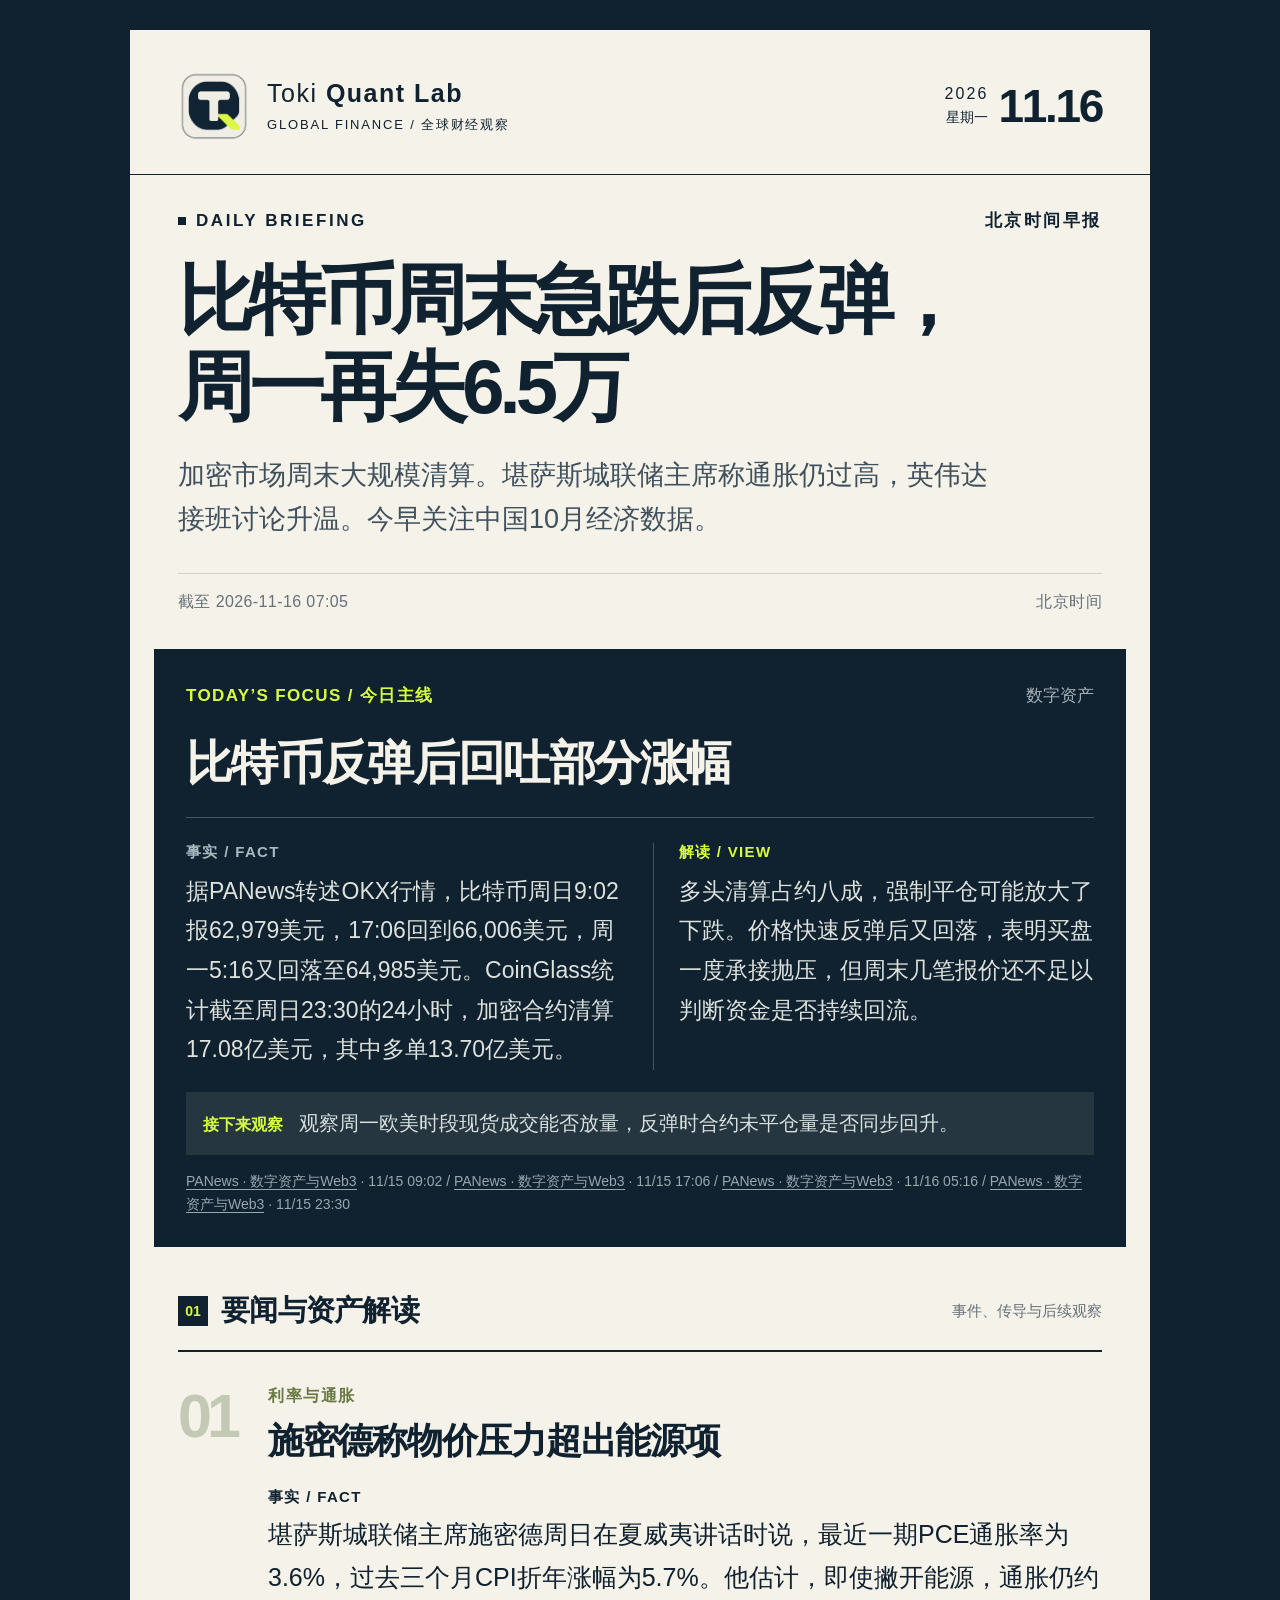
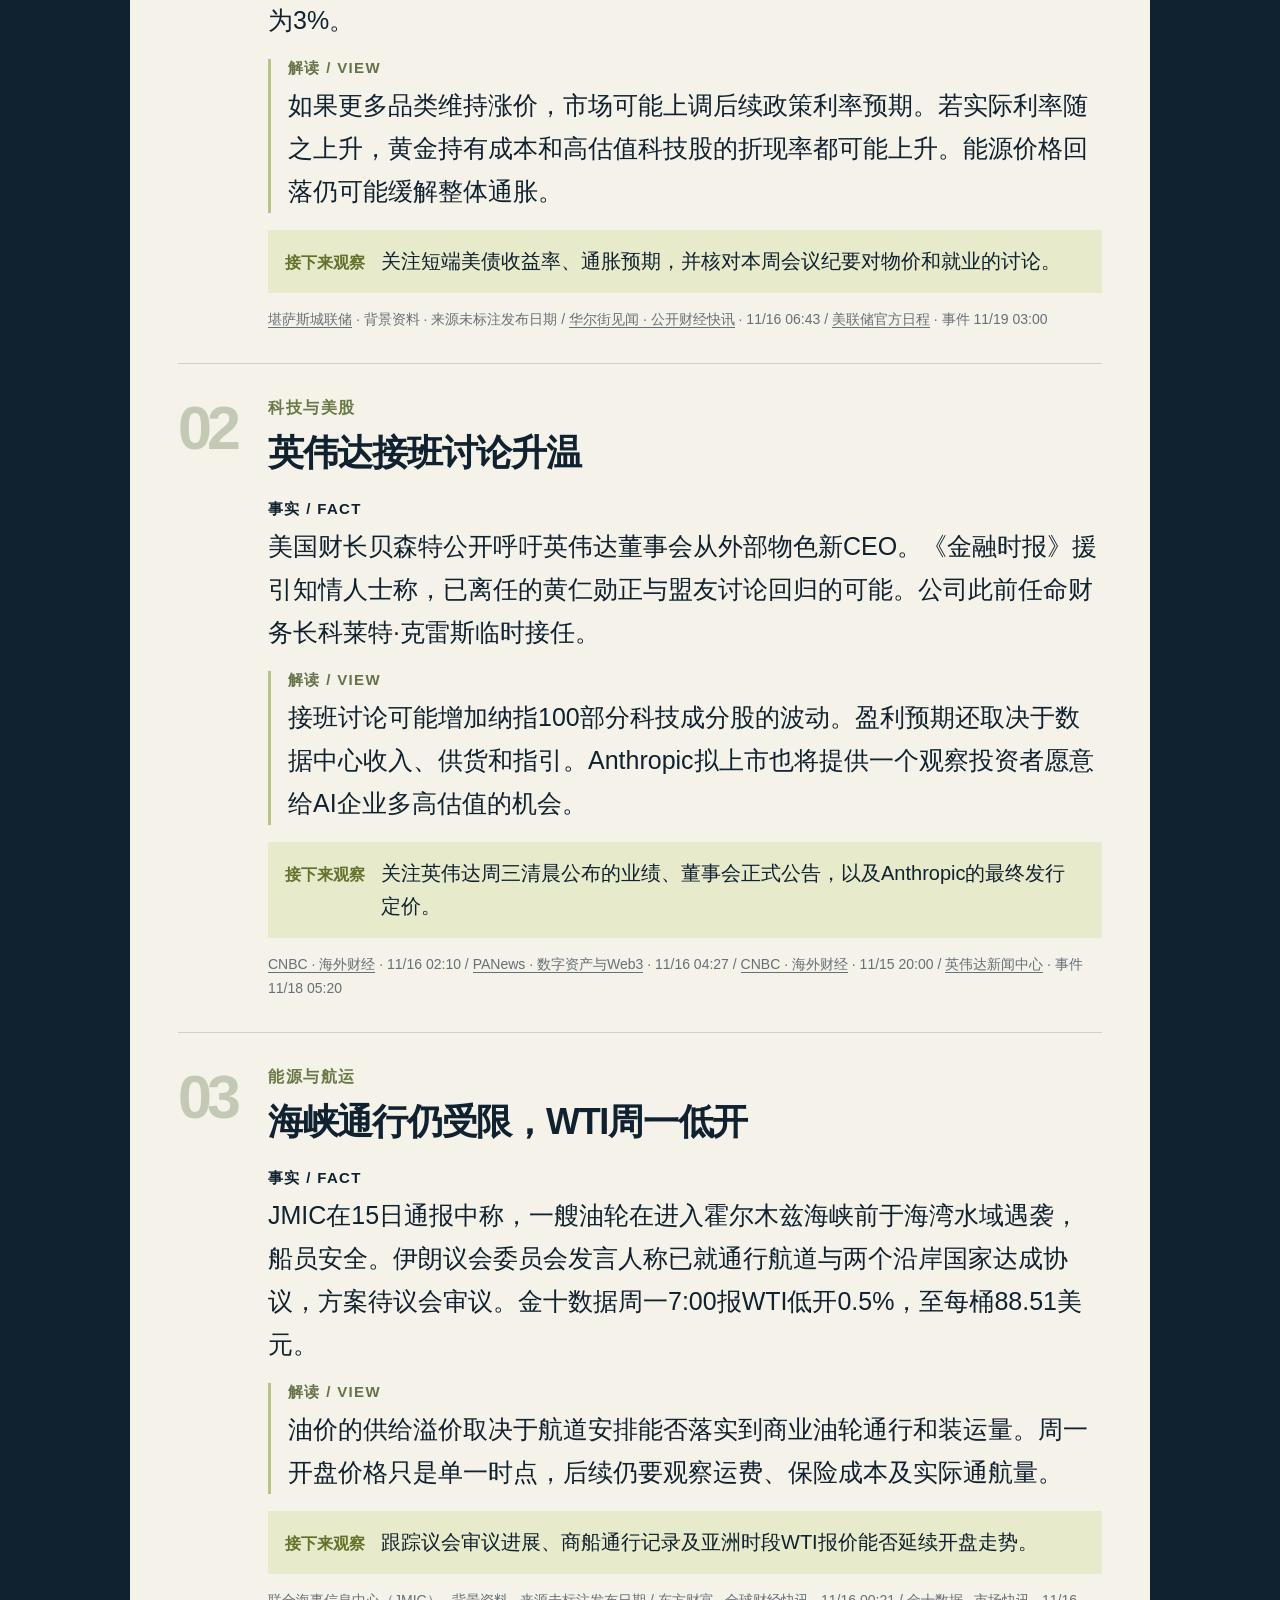
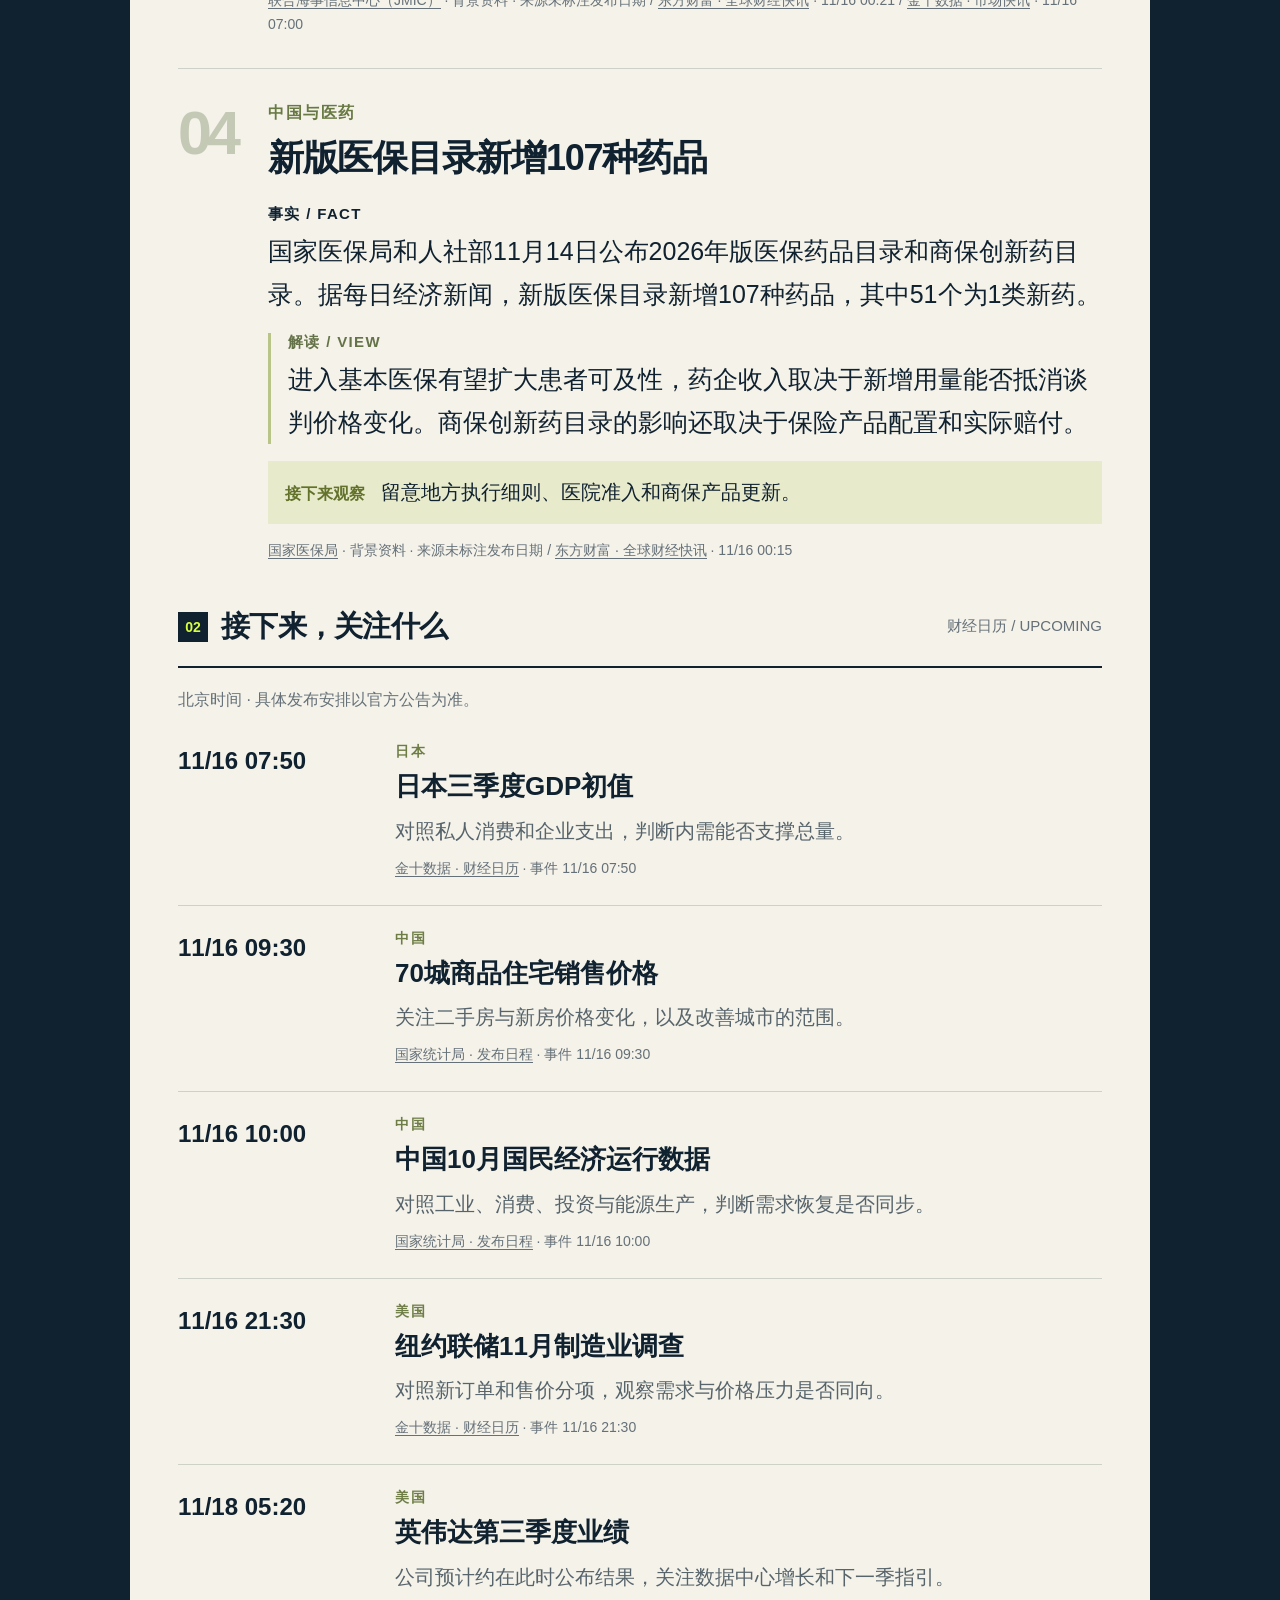
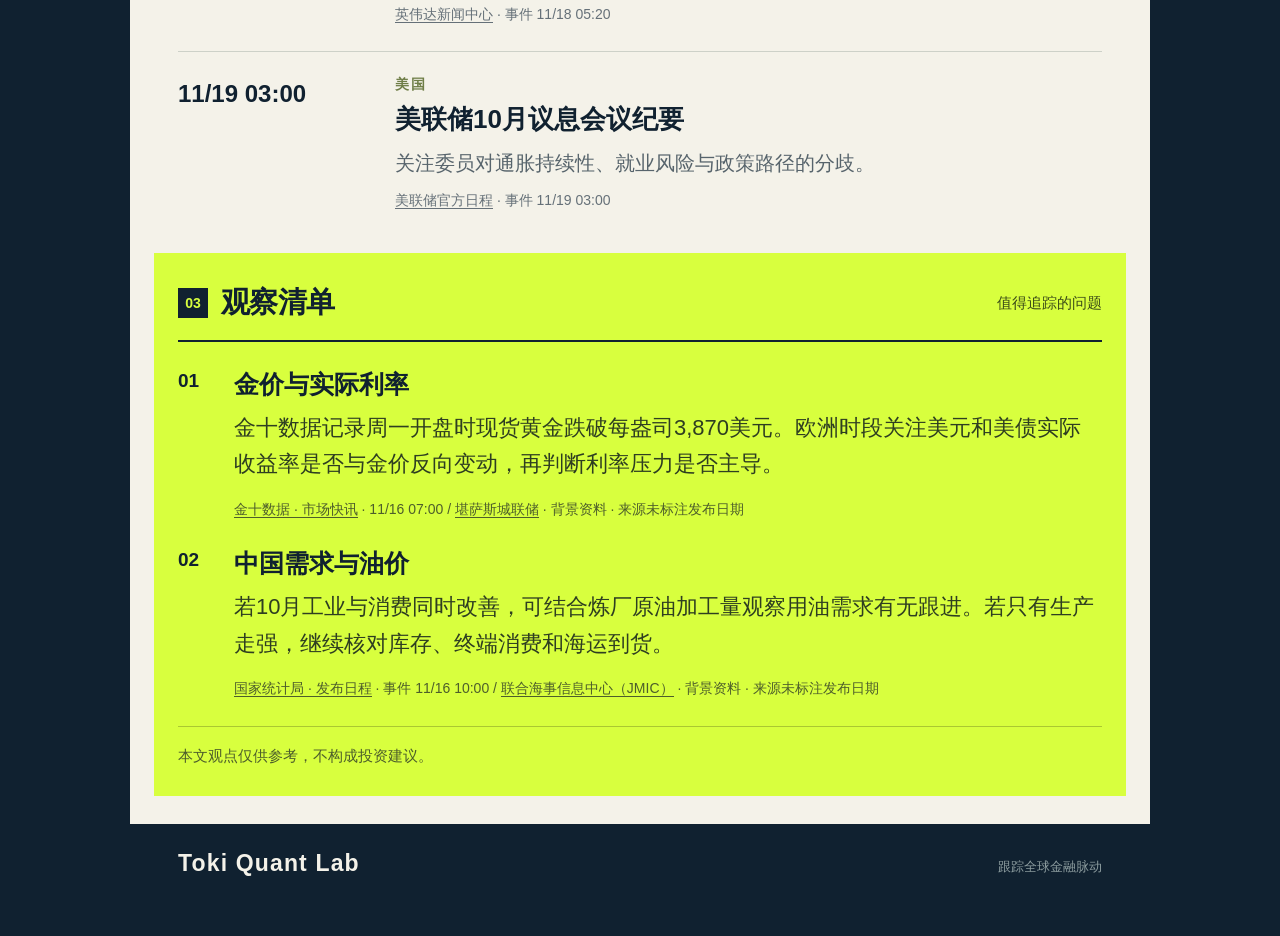
==== poster.html @ c4c2250f "Publish finance daily 2026-11-16 (2026-11-16T07:05:58.218529+08:00)" ====
<!DOCTYPE html>
<html lang="zh-CN"><head><meta charset="utf-8">
<meta name="viewport" content="width=device-width, initial-scale=1">
<meta name="color-scheme" content="light">
<meta http-equiv="Content-Security-Policy" content="default-src 'none'; style-src 'unsafe-inline'; img-src data:; font-src 'none'; script-src 'none'; base-uri 'none'; form-action 'none'">
<title>比特币周末急跌后反弹，周一再失6.5万 · Toki Quant Lab</title><style>/* Portable editorial poster. No remote assets or licensed webfonts. */
:root { --ink:#102130; --paper:#f4f2e9; --lime:#d8ff3e; --muted:#657078; --line:#cdd1c8; }
* { box-sizing:border-box; }
html { background:var(--ink); }
body { margin:0; padding:30px; color:var(--ink); font-family:"PingFang SC","Microsoft YaHei","Noto Sans CJK SC",Arial,sans-serif; -webkit-font-smoothing:antialiased; }
.poster { width:100%; max-width:1020px; margin:0 auto; background:var(--paper); overflow-wrap:anywhere; }
p,h1,h2,h3,ol,ul { margin:0; }
a { color:inherit; text-decoration:none; }
a:hover { text-decoration:underline; }
.demo-banner { display:flex; justify-content:space-between; gap:20px; padding:17px 40px; background:var(--lime); color:var(--ink); font-size:18px; font-weight:700; letter-spacing:.04em; }
.masthead { display:flex; align-items:center; justify-content:space-between; padding:40px 48px 32px; border-bottom:1px solid var(--ink); gap:22px; }
.brand { display:flex; align-items:center; gap:17px; }
.brand-symbol { display:block; width:72px; height:72px; flex:0 0 auto; object-fit:contain; }
.brand p { font-size:25px; letter-spacing:.06em; font-weight:300; }
.brand p b { font-weight:850; }
.brand small { display:block; margin-top:8px; font-size:13px; letter-spacing:.14em; }
.date-block { display:grid; grid-template-columns:auto auto; align-items:center; gap:3px 10px; text-align:right; }
.date-block strong { grid-row:span 2; font-size:46px; line-height:1; font-weight:850; letter-spacing:-.05em; }
.date-block span { font-size:16px; letter-spacing:.13em; }
.date-block small { font-size:14px; }
.cover { padding:34px 48px 36px; }
.cover-kicker { display:flex; justify-content:space-between; gap:20px; font-size:17px; font-weight:750; letter-spacing:.15em; }
.cover-kicker span:first-child { display:flex; align-items:center; gap:10px; }
.cover-kicker span:first-child::before { content:""; width:8px; height:8px; background:var(--ink); }
.cover h1 { margin:24px 0 22px; font-size:76px; font-weight:900; line-height:1.15; letter-spacing:-.065em; max-width:850px; text-wrap:balance; }
.headline-line { display:block; }
.dek { max-width:810px; font-size:27px; line-height:1.65; color:#40505c; }
.cover-meta { display:flex; justify-content:space-between; gap:20px; margin-top:31px; padding-top:18px; border-top:1px solid var(--line); font-size:16px; color:var(--muted); letter-spacing:.025em; }
.lead-section { position:relative; margin:0 24px; padding:35px 32px 30px; background:var(--ink); color:var(--paper); }
.lead-top { display:flex; align-items:center; justify-content:space-between; gap:20px; }
.lime-label { font-size:17px; font-weight:800; color:var(--lime); letter-spacing:.08em; }
.lead-category { font-size:17px; color:#a6b0b7; }
.lead-heading { margin:25px 0 23px; }
.lead-heading h2 { font-size:47px; line-height:1.32; letter-spacing:-.035em; font-weight:850; text-wrap:balance; }
.fact-analysis { display:grid; grid-template-columns:minmax(0,1fr) minmax(0,1fr); gap:30px; }
.mini-label { display:inline-block; margin-bottom:10px; font-size:15px; letter-spacing:.09em; font-weight:800; }
.fact-analysis p { font-size:25px; line-height:1.72; }
.analysis { border-left:1px solid var(--line); padding-left:25px; }
.analysis .mini-label { color:#657348; }
.lead-section .fact-analysis { gap:25px; border-top:1px solid #475462; padding-top:25px; }
.lead-section .fact-analysis p { font-size:23px; color:#dde2dd; }
.lead-section .analysis { border-color:#475462; }
.lead-section .mini-label { color:#a9babf; }
.lead-section .analysis .mini-label { color:var(--lime); }
.story-watch { display:flex; align-items:baseline; gap:16px; margin-top:22px; padding:15px 17px; background:#e7eacb; }
.story-watch > span { flex:none; color:#62722b; font-size:16px; font-weight:800; }
.story-watch > p { font-size:20px; line-height:1.65; }
.lead-section .story-watch { background:#263641; }
.lead-section .story-watch > span { color:var(--lime); }
.lead-section .story-watch > p { color:#d8e1df; }
.provenance { font-size:14px; line-height:1.7; color:var(--muted); margin-top:15px; }
.lead-section .provenance { color:#99a8ae; }
.source-credit { border-bottom:1px solid currentColor; }
.event-main .provenance { margin-top:10px; }
.observation .provenance { color:#4d5e2b; }
.news-section,.calendar-section,.watch-section { padding:44px 48px 0; }
.section-heading { display:flex; align-items:center; justify-content:space-between; gap:18px; border-bottom:2px solid var(--ink); padding-bottom:19px; }
.section-name { display:flex; align-items:center; gap:13px; }
.section-number { display:flex; align-items:center; justify-content:center; font-size:14px; font-weight:850; background:var(--ink); color:var(--lime); width:30px; height:30px; }
.section-heading h2 { font-size:29px; font-weight:850; letter-spacing:-.025em; }
.section-heading > p { font-size:15px; color:var(--muted); }
.story { display:grid; grid-template-columns:70px minmax(0,1fr); gap:20px; padding:34px 0 32px; border-bottom:1px solid var(--line); }
.story:last-child { border-bottom:0; padding-bottom:0; }
.story-index { font-family:Arial,sans-serif; font-size:61px; line-height:1; font-weight:900; letter-spacing:-.08em; color:#c3c9b4; }
.eyebrow { font-size:16px; color:#687944; font-weight:800; letter-spacing:.1em; }
.story h3 { margin:9px 0 21px; font-size:36px; font-weight:850; line-height:1.4; letter-spacing:-.035em; }
.story .fact-analysis { grid-template-columns:minmax(0,1fr); gap:17px; }
.story .fact-analysis p { font-size:25px; line-height:1.72; }
.story .fact-analysis .fact { padding-left:0; }
.story .analysis { border-left:3px solid #b9c489; padding-left:17px; }
.story .mini-label { margin-bottom:6px; }
.story .story-watch { margin-top:17px; }
.story .provenance { font-size:14px; }
.timezone-note { margin:19px 0 7px; font-size:16px; color:var(--muted); line-height:1.6; }
.calendar-list { margin-top:4px; }
.calendar-event { display:grid; grid-template-columns:190px minmax(0,1fr); gap:27px; padding:24px 0; border-bottom:1px solid var(--line); }
.calendar-event:last-child { border-bottom:0; }
.event-time { font-family:Arial,"PingFang SC",sans-serif; font-size:24px; line-height:1.5; font-weight:800; }
.event-region { font-size:14px; color:#6e7d46; font-weight:750; letter-spacing:.12em; margin-bottom:7px; }
.event-main h3 { font-size:26px; line-height:1.45; font-weight:800; }
.event-note { margin-top:9px; font-size:20px; line-height:1.6; color:#57646c; }
.watch-section { margin:16px 24px 0; padding:30px 24px 27px; background:var(--lime); }
.watch-section .section-heading { padding-bottom:17px; }
.watch-section .section-heading > p { color:#3b4c18; }
.observation { display:grid; grid-template-columns:40px minmax(0,1fr); gap:16px; padding-top:25px; }
.observation-number { font-family:Arial,sans-serif; font-size:19px; font-weight:800; padding-top:3px; }
.observation h3 { font-size:25px; font-weight:850; line-height:1.4; }
.observation-detail { margin-top:8px; font-size:22px; line-height:1.65; color:#2e3e21; }
.editorial-note { margin-top:25px; padding-top:17px; border-top:1px solid #aac831; font-size:15px; line-height:1.65; color:#4d5e2b; }
footer { margin-top:28px; padding:26px 48px 29px; background:var(--ink); color:#c5ced1; }
.footer-brand { display:flex; align-items:baseline; justify-content:space-between; gap:20px; }
.footer-brand span:first-child { color:var(--paper); font-size:23px; font-weight:850; letter-spacing:.05em; }
.footer-brand span:last-child { font-size:13px; color:#8d9d9f; }
@media (max-width:700px) {
  body { padding:12px; }
  .demo-banner { padding:12px 20px; font-size:12px; flex-wrap:wrap; gap:4px; }
  .masthead { padding:24px; gap:14px; }
  .brand { gap:10px; }
  .brand-symbol { width:47px; height:47px; }
  .brand p { font-size:15px; }
  .brand small { font-size:8px; letter-spacing:.07em; }
  .date-block { gap:3px 5px; }
  .date-block strong { font-size:31px; }
  .date-block span,.date-block small { font-size:10px; }
  .cover { padding:25px 24px 26px; }
  .cover-kicker { font-size:10px; letter-spacing:.08em; }
  .cover h1 { font-size:46px; margin:18px 0; }
  .cover h1.segmented { font-size:clamp(28px,calc((100vw - 72px) / var(--headline-chars)),46px); }
  .dek { font-size:18px; }
  .cover-meta { font-size:10px; gap:10px; flex-wrap:wrap; margin-top:20px; }
  .lead-section { margin:0 12px; padding:23px 20px; }
  .lead-top { gap:10px; }
  .lime-label { font-size:11px; }
  .lead-category { font-size:11px; }
  .lead-heading { margin:20px 0; }
  .lead-heading h2 { font-size:29px; }
  .lead-section .fact-analysis { grid-template-columns:minmax(0,1fr); gap:17px; padding-top:18px; }
  .lead-section .fact-analysis p { font-size:clamp(17px,3.7vw,20px); }
  .lead-section .analysis { padding-left:12px; border-left:2px solid #56673d; }
  .mini-label { font-size:clamp(11px,2.3vw,12px); }
  .story-watch { display:block; padding:12px; }
  .story-watch > span { font-size:10px; }
  .story-watch > p { font-size:clamp(15px,3.3vw,18px); margin-top:4px; }
  .provenance,.story .provenance { font-size:9px; }
  .news-section,.calendar-section { padding:30px 24px 0; }
  .section-heading { padding-bottom:14px; align-items:flex-end; gap:10px; }
  .section-name { gap:8px; }
  .section-number { width:22px; height:22px; font-size:10px; }
  .section-heading h2 { font-size:19px; }
  .section-heading > p { font-size:9px; max-width:115px; line-height:1.5; text-align:right; }
  .story { grid-template-columns:33px minmax(0,1fr); gap:12px; padding:25px 0; }
  .story-index { font-size:34px; }
  .eyebrow { font-size:10px; }
  .story h3 { font-size:24px; margin:7px 0 16px; }
  .story .fact-analysis p { font-size:clamp(17px,3.7vw,20px); }
  .story .fact-analysis { gap:14px; }
  .story .analysis { padding-left:11px; }
  .timezone-note { font-size:11px; }
  .calendar-event { grid-template-columns:91px minmax(0,1fr); gap:14px; padding:19px 0; }
  .event-time { font-size:15px; }
  .event-region { font-size:9px; }
  .event-main h3 { font-size:18px; }
  .event-note { font-size:clamp(14px,3vw,17px); }
  .watch-section { margin:16px 12px 0; padding:24px 12px 21px; }
  .observation { grid-template-columns:25px minmax(0,1fr); gap:10px; padding-top:20px; }
  .observation-number { font-size:13px; }
  .observation h3 { font-size:18px; }
  .observation-detail { font-size:clamp(16px,3.4vw,19px); }
  .editorial-note { font-size:10px; }
  footer { margin-top:22px; padding:22px 24px; }
  .footer-brand span:first-child { font-size:15px; }
  .footer-brand span:last-child { font-size:9px; }
}
@media print { html { background:white; } body { padding:0; } .poster { max-width:none; } }
</style></head>
<body><main class="poster">

<header class="masthead"><div class="brand"><img class="brand-symbol" src="[data-uri]" alt="" width="72" height="72">
<div><p>Toki <b>Quant Lab</b></p><small>GLOBAL FINANCE / 全球财经观察</small></div></div>
<div class="date-block"><span>2026</span><strong>11.16</strong><small>星期一</small></div></header>
<section class="cover"><div class="cover-kicker"><span>DAILY BRIEFING</span><span>北京时间早报</span></div>
<h1 class="segmented" style="--headline-chars:11"><span class="headline-line">比特币周末急跌后反弹，</span><span class="headline-line">周一再失6.5万</span></h1><p class="dek">加密市场周末大规模清算。堪萨斯城联储主席称通胀仍过高，英伟达接班讨论升温。今早关注中国10月经济数据。</p>
<div class="cover-meta"><span>截至 2026-11-16 07:05</span><span>北京时间</span></div></section>
<section class="lead-section"><div class="lead-top"><span class="lime-label">TODAY’S FOCUS / 今日主线</span>
<span class="lead-category">数字资产</span></div>
<div class="lead-heading"><h2>比特币反弹后回吐部分涨幅</h2></div><div class="fact-analysis"><div class="fact"><span class="mini-label">事实 / FACT</span><p>据PANews转述OKX行情，比特币周日9:02报62,979美元，17:06回到66,006美元，周一5:16又回落至64,985美元。CoinGlass统计截至周日23:30的24小时，加密合约清算17.08亿美元，其中多单13.70亿美元。</p></div><div class="analysis"><span class="mini-label">解读 / VIEW</span><p>多头清算占约八成，强制平仓可能放大了下跌。价格快速反弹后又回落，表明买盘一度承接抛压，但周末几笔报价还不足以判断资金是否持续回流。</p></div></div><div class="story-watch"><span>接下来观察</span><p>观察周一欧美时段现货成交能否放量，反弹时合约未平仓量是否同步回升。</p></div><p class="provenance"><a class="source-credit" href="https://www.panewslab.com/zh/articles/01a1dcba-7ed2-7656-8934-5afb121cc187" target="_blank" rel="noopener noreferrer" title="BTC跌破63000美元，日内下跌 4.21%">PANews · 数字资产与Web3</a> · 11/15 09:02 / <a class="source-credit" href="https://www.panewslab.com/zh/articles/01a1de75-a122-702e-a639-9293f2fc702d" target="_blank" rel="noopener noreferrer" title="BTC突破66000美元，日内涨幅 0.40%">PANews · 数字资产与Web3</a> · 11/15 17:06 / <a class="source-credit" href="https://www.panewslab.com/zh/articles/01a1e111-97d2-7484-a809-6a29f0dda2f8" target="_blank" rel="noopener noreferrer" title="BTC跌破65000美元，日内涨幅 0.36%">PANews · 数字资产与Web3</a> · 11/16 05:16 / <a class="source-credit" href="https://www.panewslab.com/zh/articles/01a1dfd4-6227-76c6-95b2-8dad8d9578b5" target="_blank" rel="noopener noreferrer" title="过去24小时全网合约爆仓17.08亿美元，主爆多单">PANews · 数字资产与Web3</a> · 11/15 23:30</p></section>
<section class="news-section"><div class="section-heading"><div class="section-name"><span class="section-number">01</span><h2>要闻与资产解读</h2></div><p>事件、传导与后续观察</p></div><article class="story"><div class="story-index">01</div><div class="story-body"><p class="eyebrow">利率与通胀</p><h3>施密德称物价压力超出能源项</h3><div class="fact-analysis"><div class="fact"><span class="mini-label">事实 / FACT</span><p>堪萨斯城联储主席施密德周日在夏威夷讲话时说，最近一期PCE通胀率为3.6%，过去三个月CPI折年涨幅为5.7%。他估计，即使撇开能源，通胀仍约为3%。</p></div><div class="analysis"><span class="mini-label">解读 / VIEW</span><p>如果更多品类维持涨价，市场可能上调后续政策利率预期。若实际利率随之上升，黄金持有成本和高估值科技股的折现率都可能上升。能源价格回落仍可能缓解整体通胀。</p></div></div><div class="story-watch"><span>接下来观察</span><p>关注短端美债收益率、通胀预期，并核对本周会议纪要对物价和就业的讨论。</p></div><p class="provenance"><a class="source-credit" href="https://www.kansascityfed.org/speeches/the-economic-outlook-monetary-policy-and-payments/" target="_blank" rel="noopener noreferrer" title="施密德在夏威夷谈美国经济与货币政策">堪萨斯城联储</a> · 背景资料 · 来源未标注发布日期 / <a class="source-credit" href="https://wallstreetcn.com/livenews/3200238" target="_blank" rel="noopener noreferrer" title="美国堪萨斯城联储主席：美联储在降低通胀方面还有更多工作要做">华尔街见闻 · 公开财经快讯</a> · 11/16 06:43 / <a class="source-credit" href="https://www.federalreserve.gov/newsevents/2026-November.htm" target="_blank" rel="noopener noreferrer" title="美联储公布10月议息会议纪要">美联储官方日程</a> · 事件 11/19 03:00</p></div></article><article class="story"><div class="story-index">02</div><div class="story-body"><p class="eyebrow">科技与美股</p><h3>英伟达接班讨论升温</h3><div class="fact-analysis"><div class="fact"><span class="mini-label">事实 / FACT</span><p>美国财长贝森特公开呼吁英伟达董事会从外部物色新CEO。《金融时报》援引知情人士称，已离任的黄仁勋正与盟友讨论回归的可能。公司此前任命财务长科莱特·克雷斯临时接任。</p></div><div class="analysis"><span class="mini-label">解读 / VIEW</span><p>接班讨论可能增加纳指100部分科技成分股的波动。盈利预期还取决于数据中心收入、供货和指引。Anthropic拟上市也将提供一个观察投资者愿意给AI企业多高估值的机会。</p></div></div><div class="story-watch"><span>接下来观察</span><p>关注英伟达周三清晨公布的业绩、董事会正式公告，以及Anthropic的最终发行定价。</p></div><p class="provenance"><a class="source-credit" href="https://www.cnbc.com/2026/11/15/bessent-nvidia-ceo-lutnick-megaspeed.html" target="_blank" rel="noopener noreferrer" title="Bessent calls for ‘dramatic shakeup’ at Nvidia, urges outside CEO">CNBC · 海外财经</a> · 11/16 02:10 / <a class="source-credit" href="https://www.panewslab.com/zh/articles/01a1e0e4-8727-77d4-88cb-af6955d2acfb" target="_blank" rel="noopener noreferrer" title="金融时报：黄仁勋正考虑回归英伟达CEO职位">PANews · 数字资产与Web3</a> · 11/16 04:27 / <a class="source-credit" href="https://www.cnbc.com/2026/11/15/anthropic-ipo-is-make-or-break-for-the-technology-industry.html" target="_blank" rel="noopener noreferrer" title="Anthropic’s IPO lands as the embattled AI trade looks for a much-needed bright spot">CNBC · 海外财经</a> · 11/15 20:00 / <a class="source-credit" href="https://nvidianews.nvidia.com/news/nvidia-sets-conference-call-for-third-quarter-financial-results-6928873" target="_blank" rel="noopener noreferrer" title="英伟达2027财年第三季度业绩">英伟达新闻中心</a> · 事件 11/18 05:20</p></div></article><article class="story"><div class="story-index">03</div><div class="story-body"><p class="eyebrow">能源与航运</p><h3>海峡通行仍受限，WTI周一低开</h3><div class="fact-analysis"><div class="fact"><span class="mini-label">事实 / FACT</span><p>JMIC在15日通报中称，一艘油轮在进入霍尔木兹海峡前于海湾水域遇袭，船员安全。伊朗议会委员会发言人称已就通行航道与两个沿岸国家达成协议，方案待议会审议。金十数据周一7:00报WTI低开0.5%，至每桶88.51美元。</p></div><div class="analysis"><span class="mini-label">解读 / VIEW</span><p>油价的供给溢价取决于航道安排能否落实到商业油轮通行和装运量。周一开盘价格只是单一时点，后续仍要观察运费、保险成本及实际通航量。</p></div></div><div class="story-watch"><span>接下来观察</span><p>跟踪议会审议进展、商船通行记录及亚洲时段WTI报价能否延续开盘走势。</p></div><p class="provenance"><a class="source-credit" href="https://www.ukmto.org/-/media/ukmto/products/update-114_jmic_advisory_15-nov.pdf?rev=be65cfbd755a41c4816feba6cef4401c" target="_blank" rel="noopener noreferrer" title="JMIC第114期海事安全通报">联合海事信息中心（JMIC）</a> · 背景资料 · 来源未标注发布日期 / <a class="source-credit" href="https://finance.eastmoney.com/a/202611153931506472.html" target="_blank" rel="noopener noreferrer" title="集体拉升！霍尔木兹海峡传出重磅消息！">东方财富 · 全球财经快讯</a> · 11/16 00:21 / <a class="source-credit" href="https://flash.jin10.com/detail/20261116070040206800" target="_blank" rel="noopener noreferrer" title="WTI原油低开0.5%，现报88.51美元/桶。">金十数据 · 市场快讯</a> · 11/16 07:00</p></div></article><article class="story"><div class="story-index">04</div><div class="story-body"><p class="eyebrow">中国与医药</p><h3>新版医保目录新增107种药品</h3><div class="fact-analysis"><div class="fact"><span class="mini-label">事实 / FACT</span><p>国家医保局和人社部11月14日公布2026年版医保药品目录和商保创新药目录。据每日经济新闻，新版医保目录新增107种药品，其中51个为1类新药。</p></div><div class="analysis"><span class="mini-label">解读 / VIEW</span><p>进入基本医保有望扩大患者可及性，药企收入取决于新增用量能否抵消谈判价格变化。商保创新药目录的影响还取决于保险产品配置和实际赔付。</p></div></div><div class="story-watch"><span>接下来观察</span><p>留意地方执行细则、医院准入和商保产品更新。</p></div><p class="provenance"><a class="source-credit" href="https://www.nhsa.gov.cn/art/2026/11/14/art_14_23385.html" target="_blank" rel="noopener noreferrer" title="两部门公布2026年版医保药品目录和商保创新药目录">国家医保局</a> · 背景资料 · 来源未标注发布日期 / <a class="source-credit" href="https://finance.eastmoney.com/a/202611153931483669.html" target="_blank" rel="noopener noreferrer" title="新版医保药品目录有哪些变化？">东方财富 · 全球财经快讯</a> · 11/16 00:15</p></div></article></section>
<section class="calendar-section"><div class="section-heading"><div class="section-name"><span class="section-number">02</span><h2>接下来，关注什么</h2></div><p>财经日历 / UPCOMING</p></div><p class="timezone-note">北京时间 · 具体发布安排以官方公告为准。</p><div class="calendar-list"><article class="calendar-event"><div class="event-time">11/16 07:50</div><div class="event-main"><p class="event-region">日本</p><h3>日本三季度GDP初值</h3><p class="event-note">对照私人消费和企业支出，判断内需能否支撑总量。</p><p class="provenance"><a class="source-credit" href="https://www.jin10.com/" target="_blank" rel="noopener noreferrer" title="日本第三季度实际GDP年化季率初值">金十数据 · 财经日历</a> · 事件 11/16 07:50</p></div></article><article class="calendar-event"><div class="event-time">11/16 09:30</div><div class="event-main"><p class="event-region">中国</p><h3>70城商品住宅销售价格</h3><p class="event-note">关注二手房与新房价格变化，以及改善城市的范围。</p><p class="provenance"><a class="source-credit" href="https://www.stats.gov.cn/sj/fbrc/bnxxfb/" target="_blank" rel="noopener noreferrer" title="商品住宅销售价格指数月度报告">国家统计局 · 发布日程</a> · 事件 11/16 09:30</p></div></article><article class="calendar-event"><div class="event-time">11/16 10:00</div><div class="event-main"><p class="event-region">中国</p><h3>中国10月国民经济运行数据</h3><p class="event-note">对照工业、消费、投资与能源生产，判断需求恢复是否同步。</p><p class="provenance"><a class="source-credit" href="https://www.stats.gov.cn/sj/fbrc/bnxxfb/" target="_blank" rel="noopener noreferrer" title="国民经济运行情况">国家统计局 · 发布日程</a> · 事件 11/16 10:00</p></div></article><article class="calendar-event"><div class="event-time">11/16 21:30</div><div class="event-main"><p class="event-region">美国</p><h3>纽约联储11月制造业调查</h3><p class="event-note">对照新订单和售价分项，观察需求与价格压力是否同向。</p><p class="provenance"><a class="source-credit" href="https://www.jin10.com/" target="_blank" rel="noopener noreferrer" title="美国11月纽约联储制造业指数">金十数据 · 财经日历</a> · 事件 11/16 21:30</p></div></article><article class="calendar-event"><div class="event-time">11/18 05:20</div><div class="event-main"><p class="event-region">美国</p><h3>英伟达第三季度业绩</h3><p class="event-note">公司预计约在此时公布结果，关注数据中心增长和下一季指引。</p><p class="provenance"><a class="source-credit" href="https://nvidianews.nvidia.com/news/nvidia-sets-conference-call-for-third-quarter-financial-results-6928873" target="_blank" rel="noopener noreferrer" title="英伟达2027财年第三季度业绩">英伟达新闻中心</a> · 事件 11/18 05:20</p></div></article><article class="calendar-event"><div class="event-time">11/19 03:00</div><div class="event-main"><p class="event-region">美国</p><h3>美联储10月议息会议纪要</h3><p class="event-note">关注委员对通胀持续性、就业风险与政策路径的分歧。</p><p class="provenance"><a class="source-credit" href="https://www.federalreserve.gov/newsevents/2026-November.htm" target="_blank" rel="noopener noreferrer" title="美联储公布10月议息会议纪要">美联储官方日程</a> · 事件 11/19 03:00</p></div></article></div></section>
<section class="watch-section"><div class="section-heading"><div class="section-name"><span class="section-number">03</span><h2>观察清单</h2></div><p>值得追踪的问题</p></div><article class="observation"><span class="observation-number">01</span><div><h3>金价与实际利率</h3><p class="observation-detail">金十数据记录周一开盘时现货黄金跌破每盎司3,870美元。欧洲时段关注美元和美债实际收益率是否与金价反向变动，再判断利率压力是否主导。</p><p class="provenance"><a class="source-credit" href="https://flash.jin10.com/detail/20261116070019810800" target="_blank" rel="noopener noreferrer" title="现货黄金开盘跌破3870美元/盎司，日内跌0.32%。">金十数据 · 市场快讯</a> · 11/16 07:00 / <a class="source-credit" href="https://www.kansascityfed.org/speeches/the-economic-outlook-monetary-policy-and-payments/" target="_blank" rel="noopener noreferrer" title="施密德在夏威夷谈美国经济与货币政策">堪萨斯城联储</a> · 背景资料 · 来源未标注发布日期</p></div></article><article class="observation"><span class="observation-number">02</span><div><h3>中国需求与油价</h3><p class="observation-detail">若10月工业与消费同时改善，可结合炼厂原油加工量观察用油需求有无跟进。若只有生产走强，继续核对库存、终端消费和海运到货。</p><p class="provenance"><a class="source-credit" href="https://www.stats.gov.cn/sj/fbrc/bnxxfb/" target="_blank" rel="noopener noreferrer" title="国民经济运行情况">国家统计局 · 发布日程</a> · 事件 11/16 10:00 / <a class="source-credit" href="https://www.ukmto.org/-/media/ukmto/products/update-114_jmic_advisory_15-nov.pdf?rev=be65cfbd755a41c4816feba6cef4401c" target="_blank" rel="noopener noreferrer" title="JMIC第114期海事安全通报">联合海事信息中心（JMIC）</a> · 背景资料 · 来源未标注发布日期</p></div></article><p class="editorial-note">本文观点仅供参考，不构成投资建议。</p></section>
<footer><div class="footer-brand"><span>Toki Quant Lab</span><span>跟踪全球金融脉动</span></div></footer>
</main></body></html>
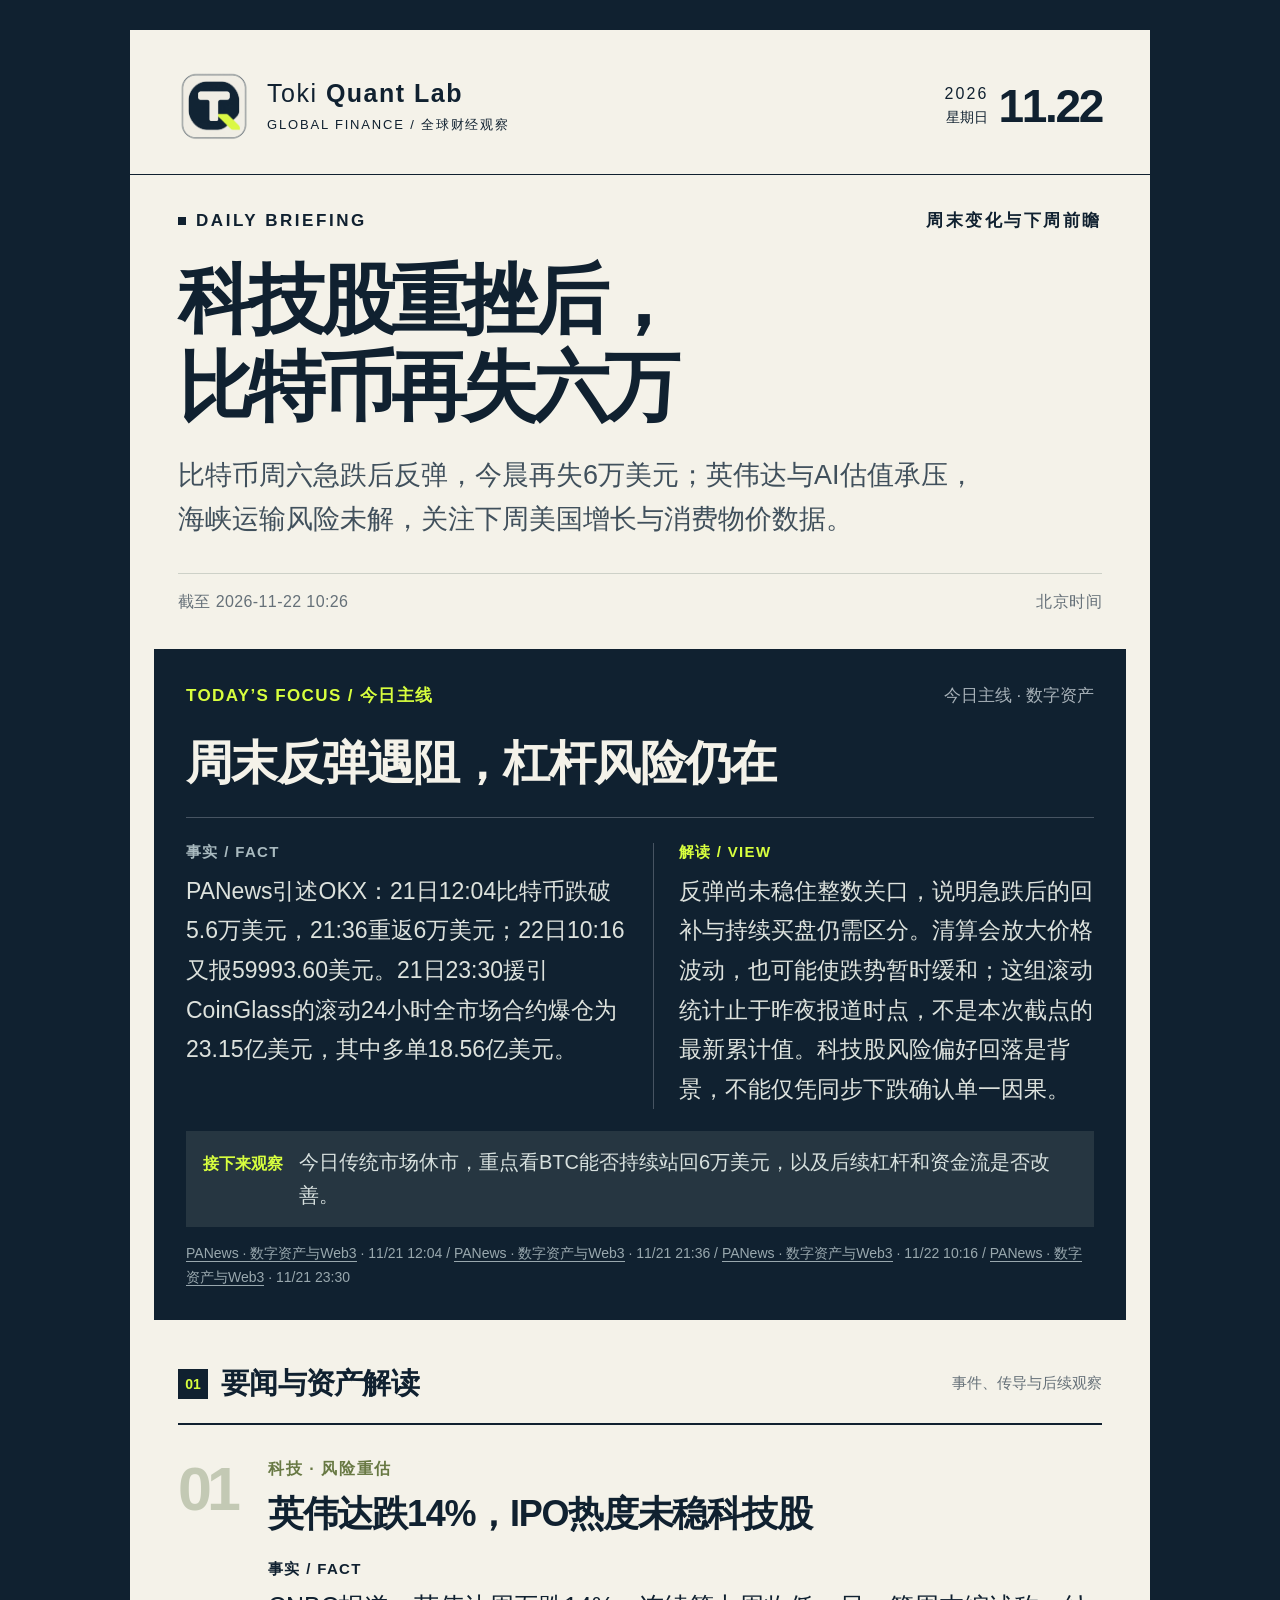
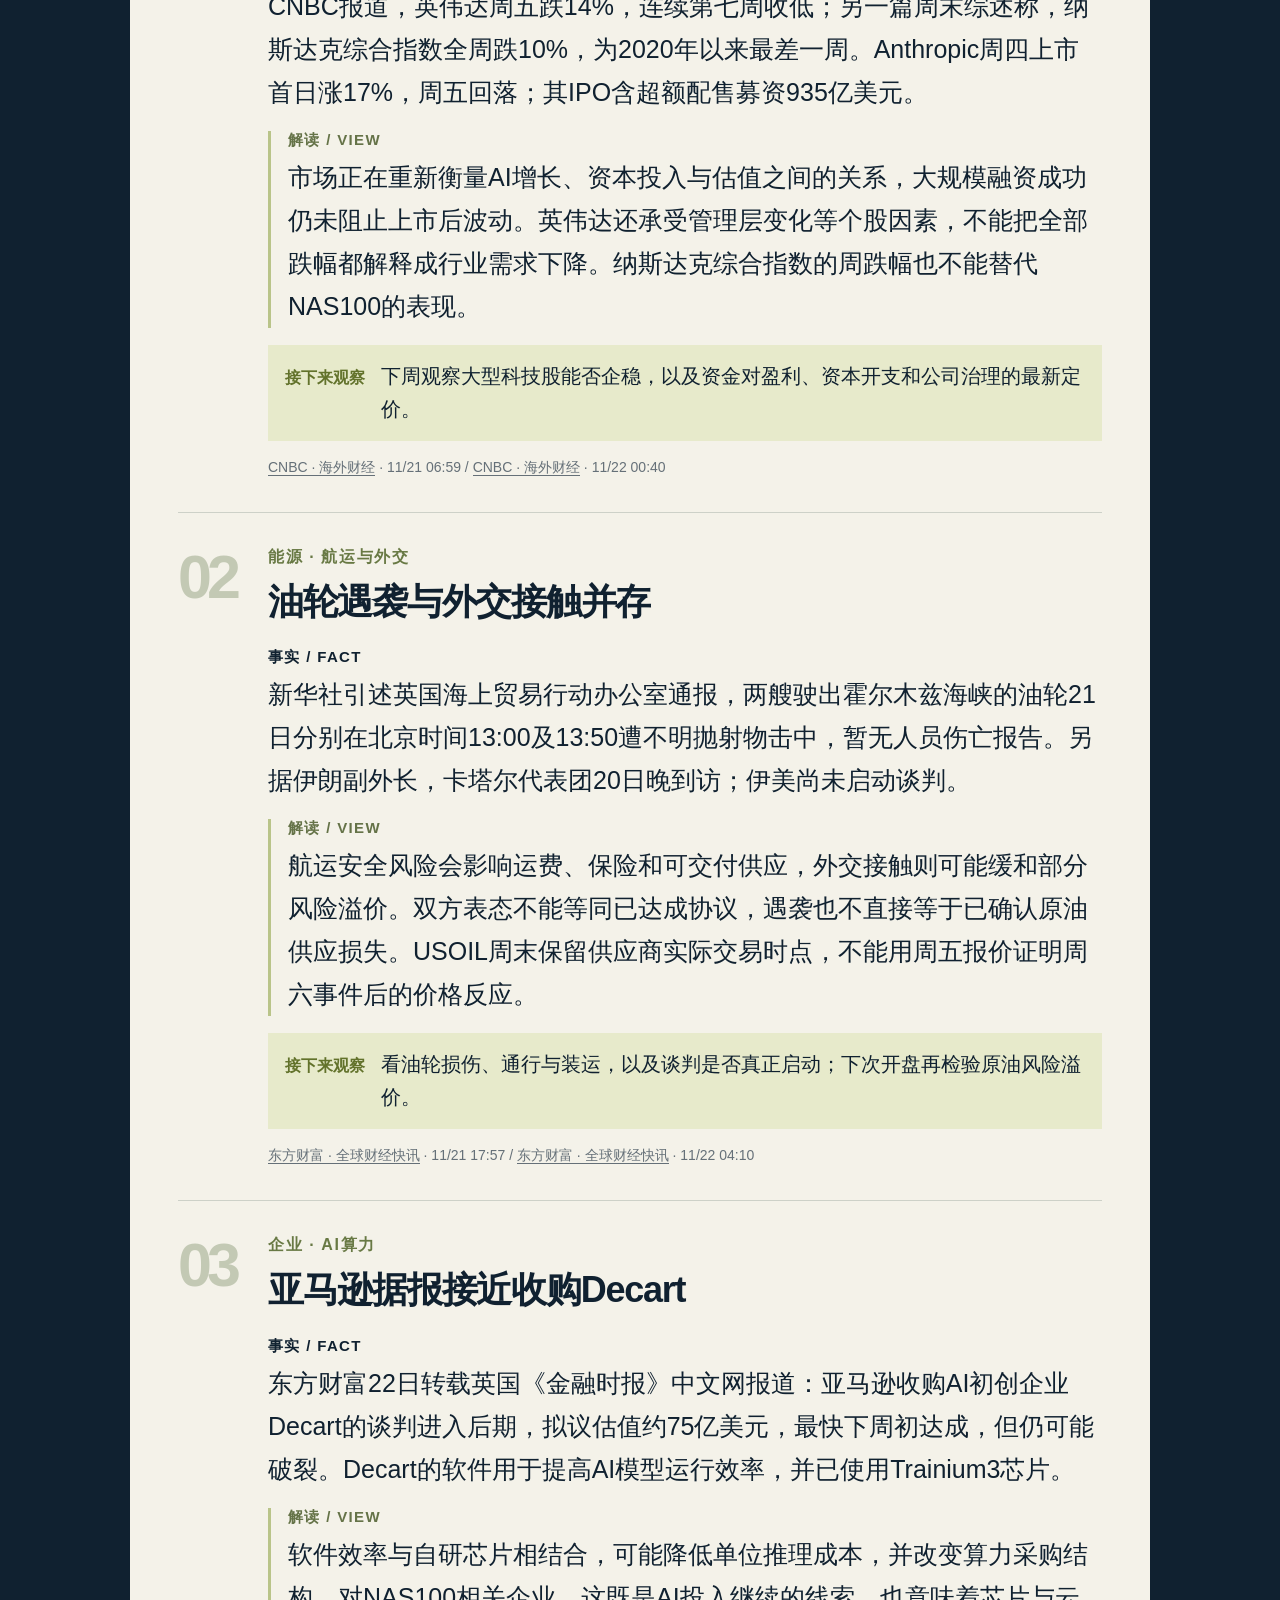
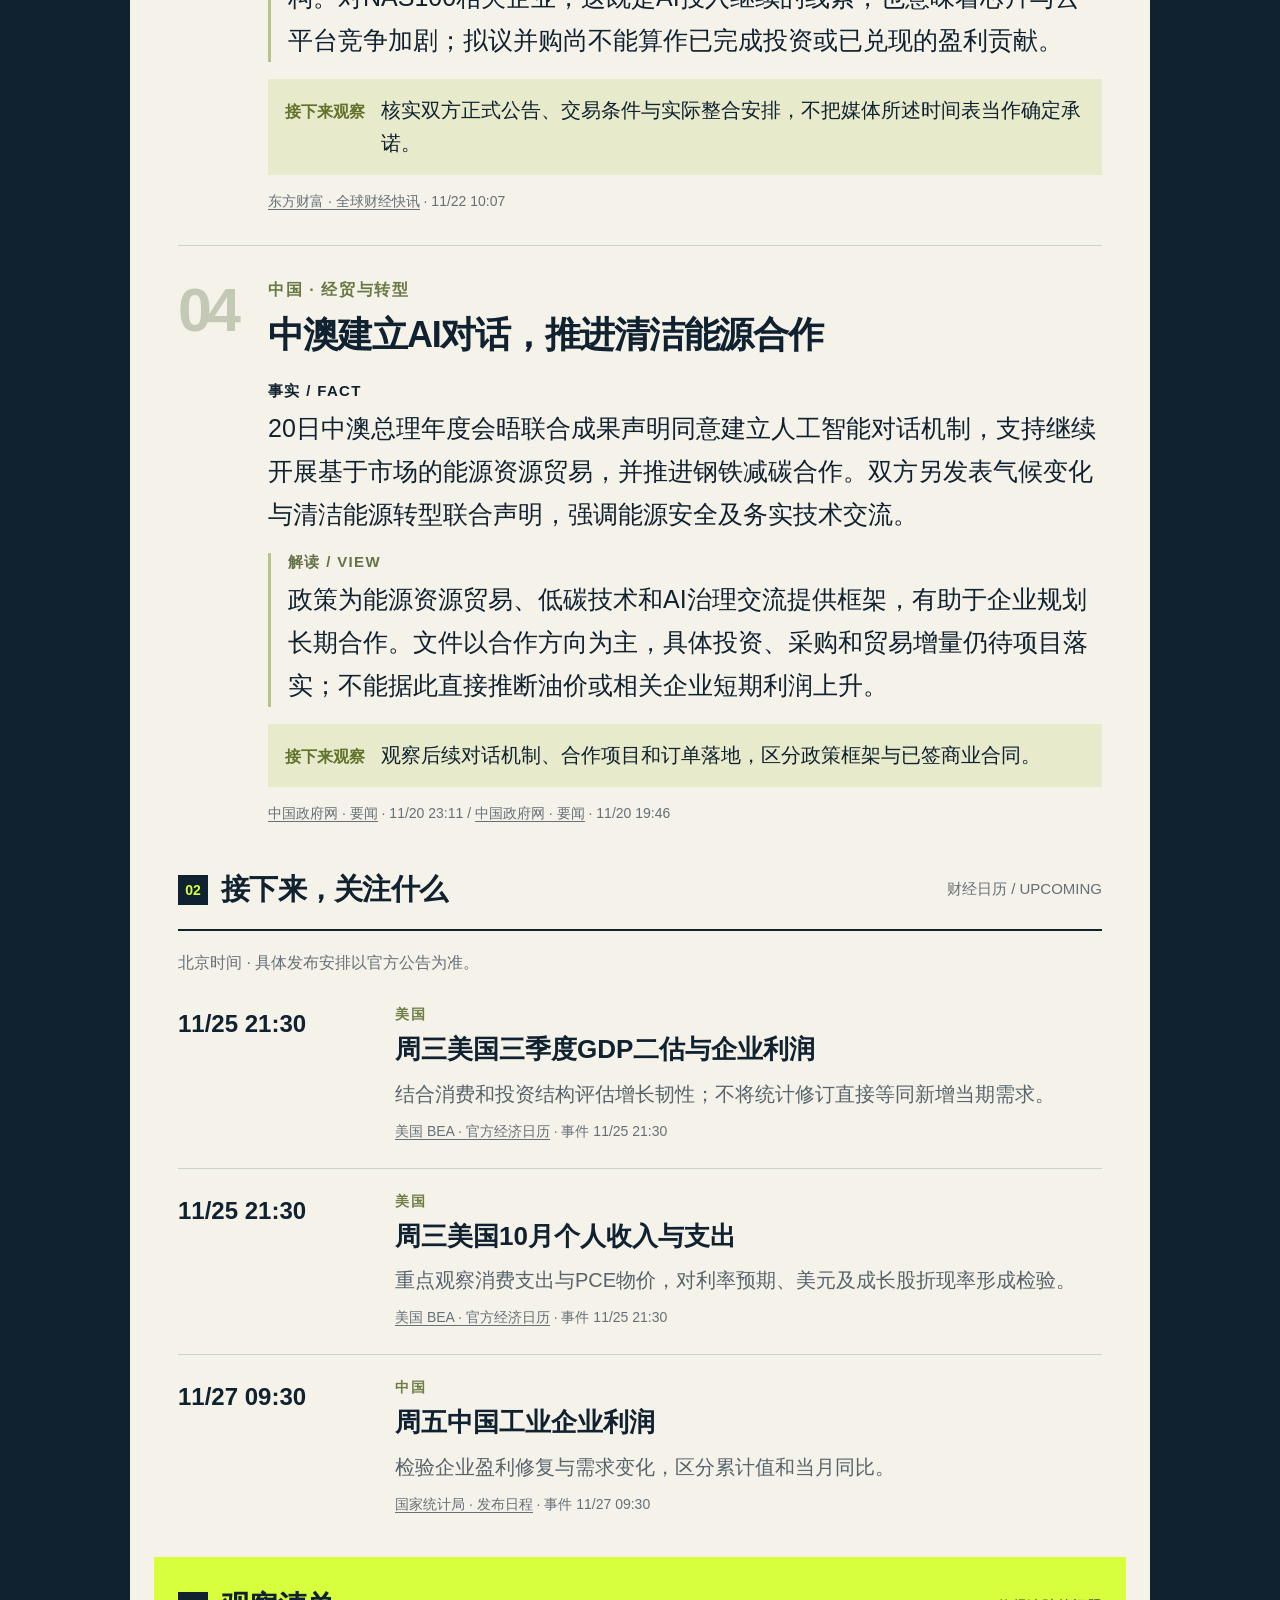
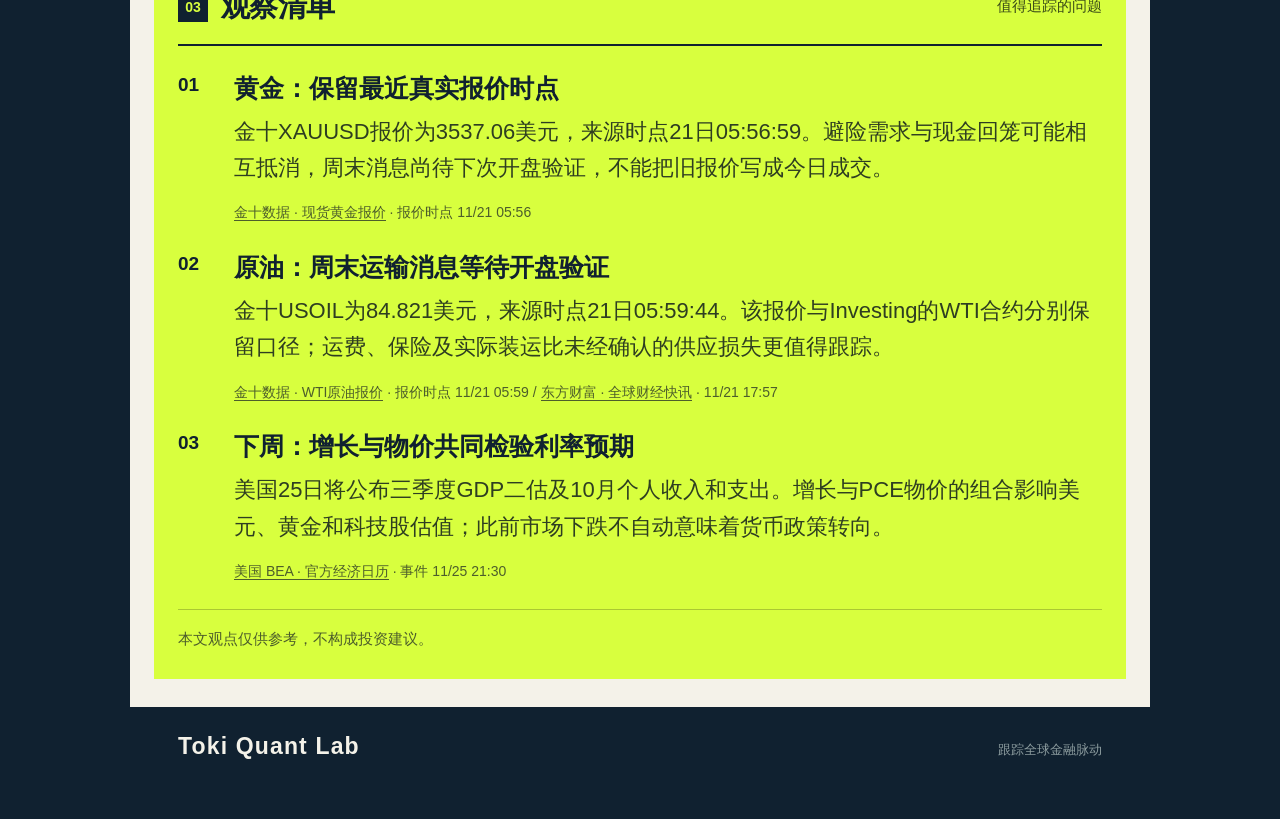
==== commit 7ecdefcd: "Publish finance daily 2026-11-22 (2026-11-22T10:26:03.251179+08:00)" ====
--- a/poster.html
+++ b/poster.html
@@ -3,7 +3,7 @@
 <meta name="viewport" content="width=device-width, initial-scale=1">
 <meta name="color-scheme" content="light">
 <meta http-equiv="Content-Security-Policy" content="default-src 'none'; style-src 'unsafe-inline'; img-src data:; font-src 'none'; script-src 'none'; base-uri 'none'; form-action 'none'">
-<title>比特币周末急跌后反弹，周一再失6.5万 · Toki Quant Lab</title><style>/* Portable editorial poster. No remote assets or licensed webfonts. */
+<title>科技股重挫后，比特币再失六万 · Toki Quant Lab</title><style>/* Portable editorial poster. No remote assets or licensed webfonts. */
 :root { --ink:#102130; --paper:#f4f2e9; --lime:#d8ff3e; --muted:#657078; --line:#cdd1c8; }
 * { box-sizing:border-box; }
 html { background:var(--ink); }
@@ -162,15 +162,15 @@
 
 <header class="masthead"><div class="brand"><img class="brand-symbol" src="[data-uri]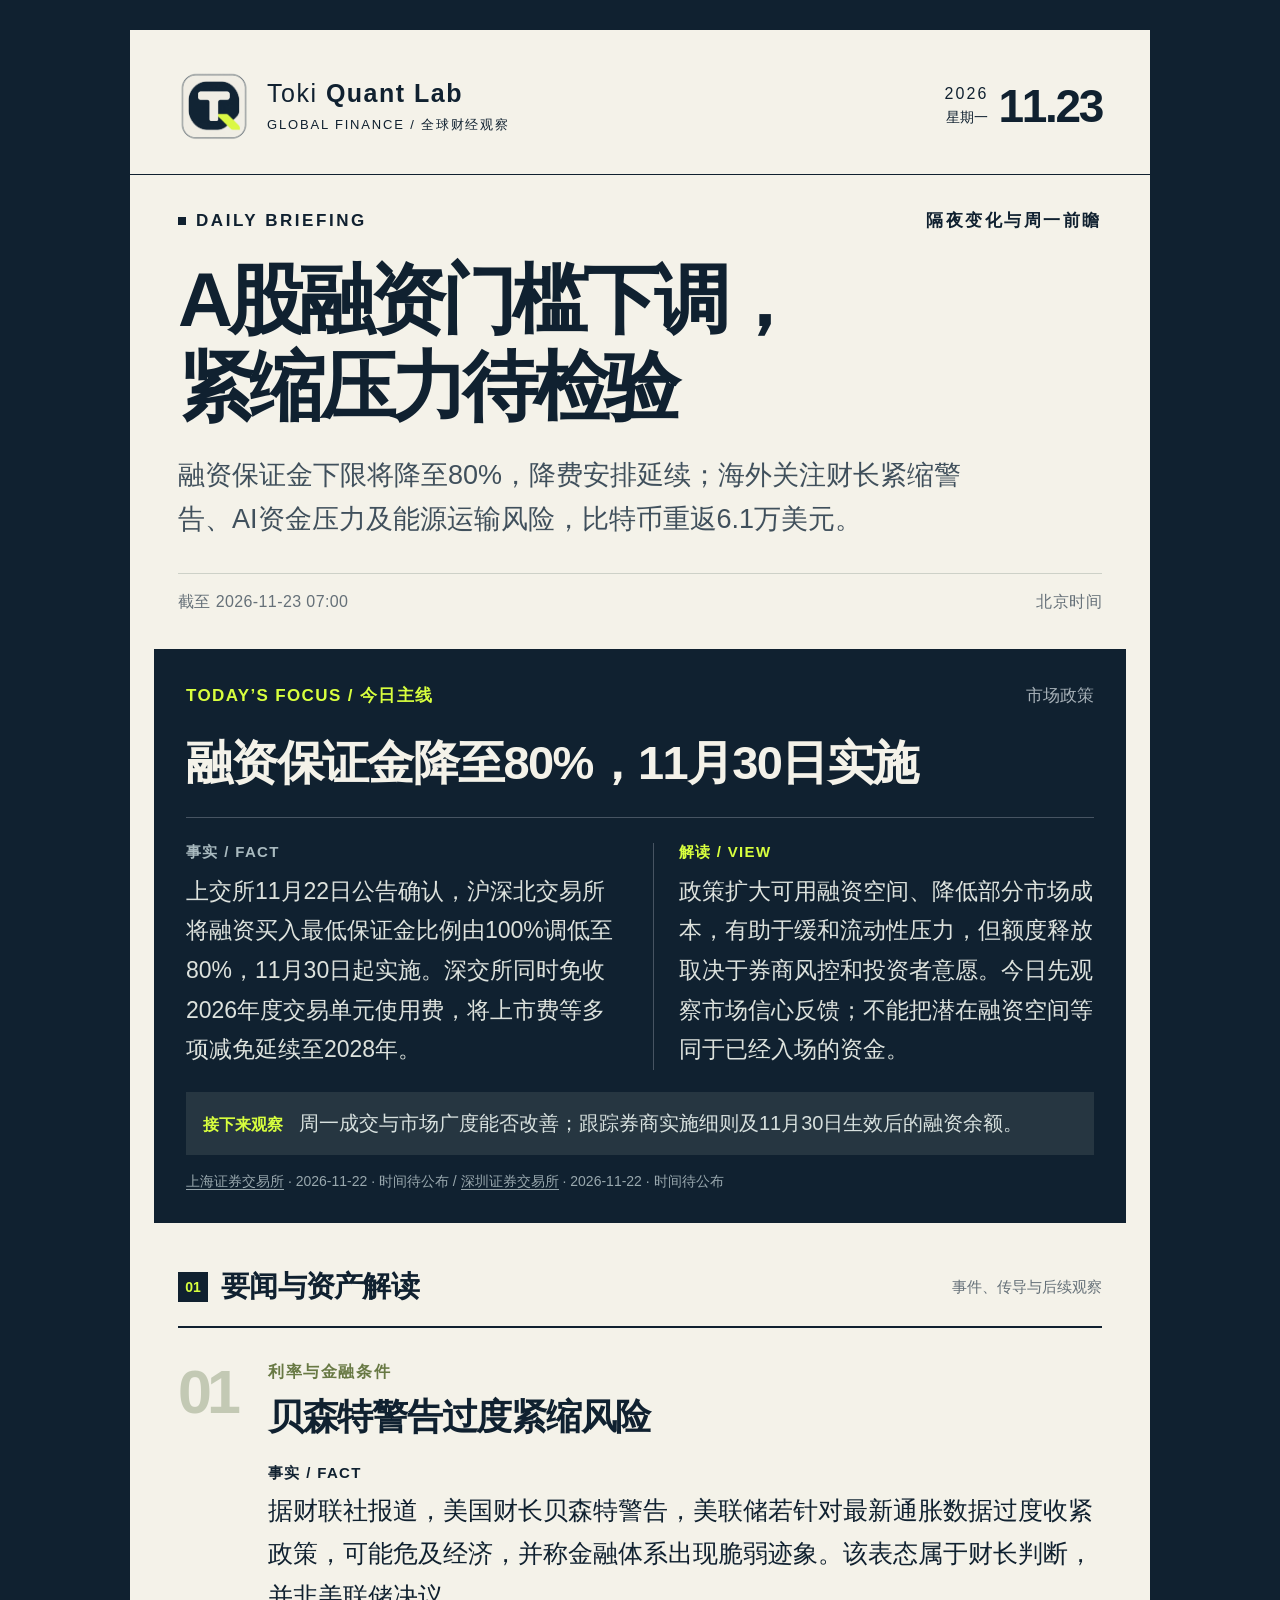
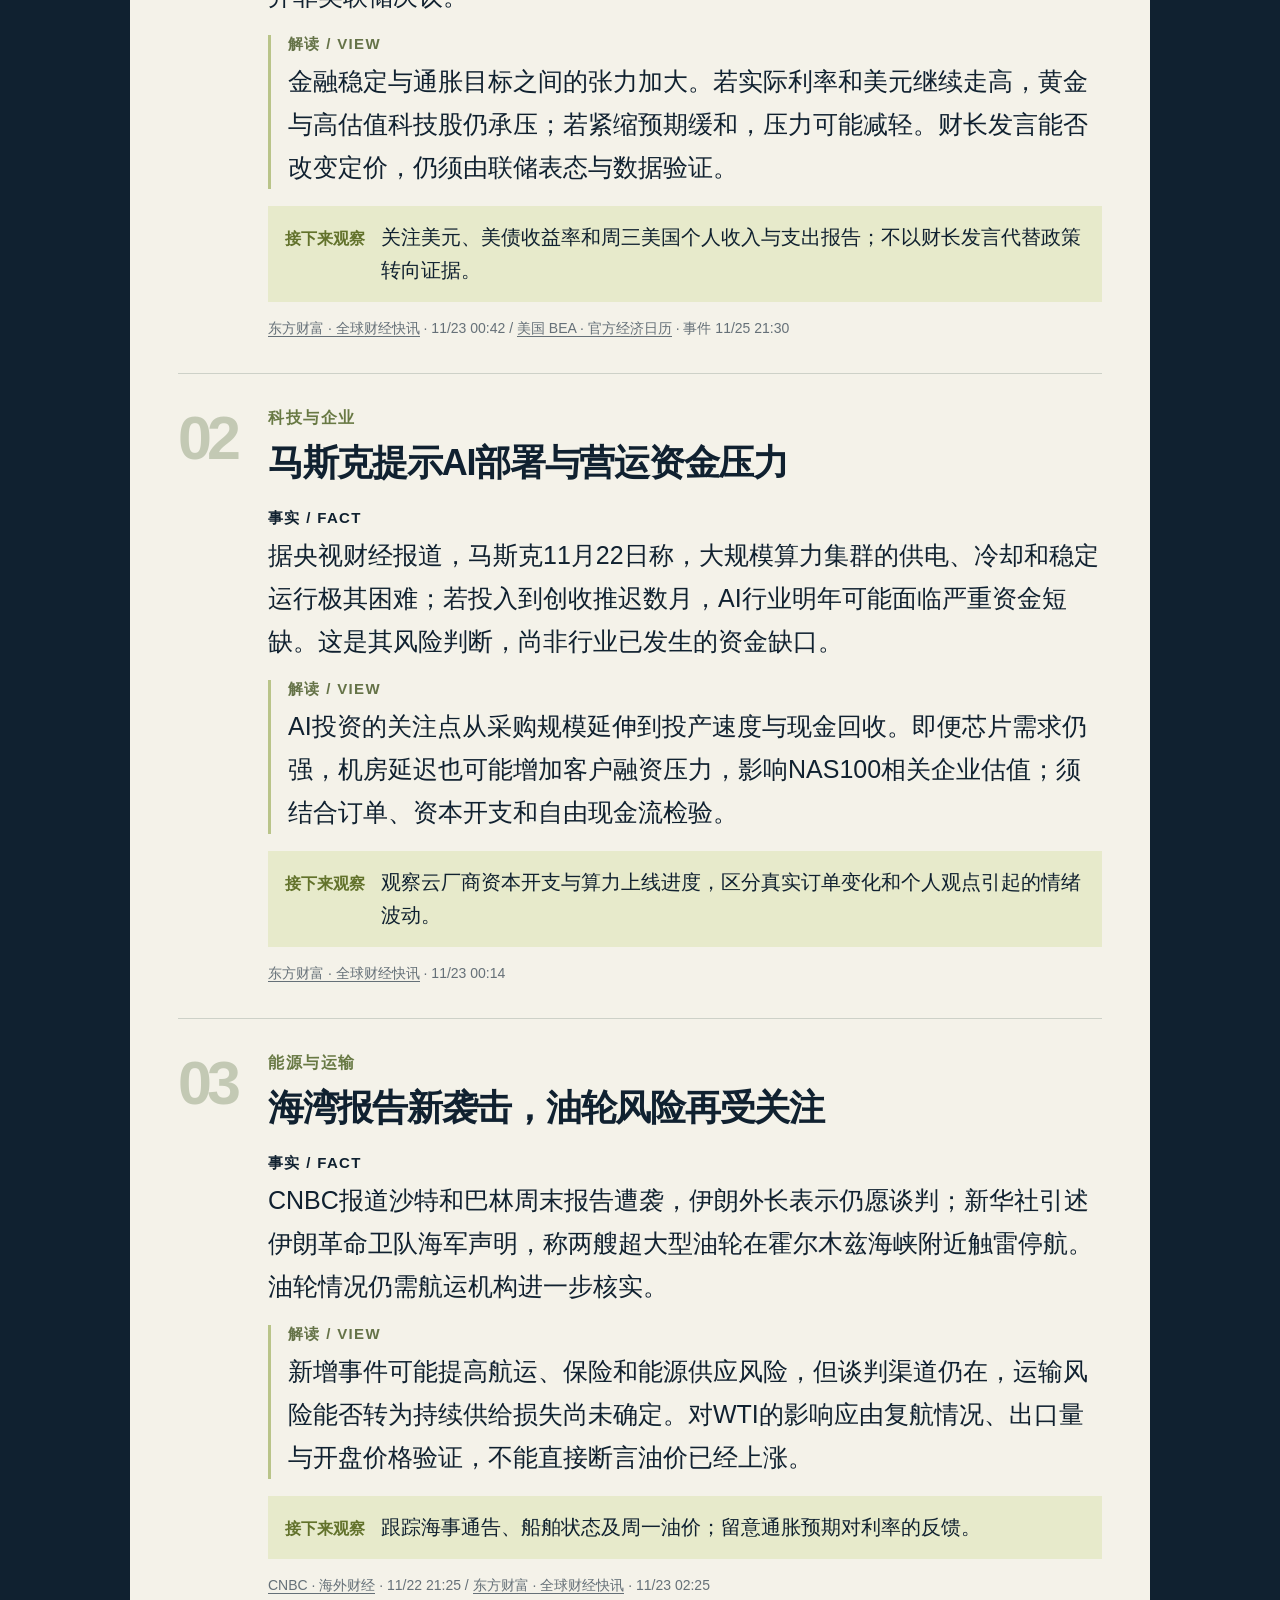
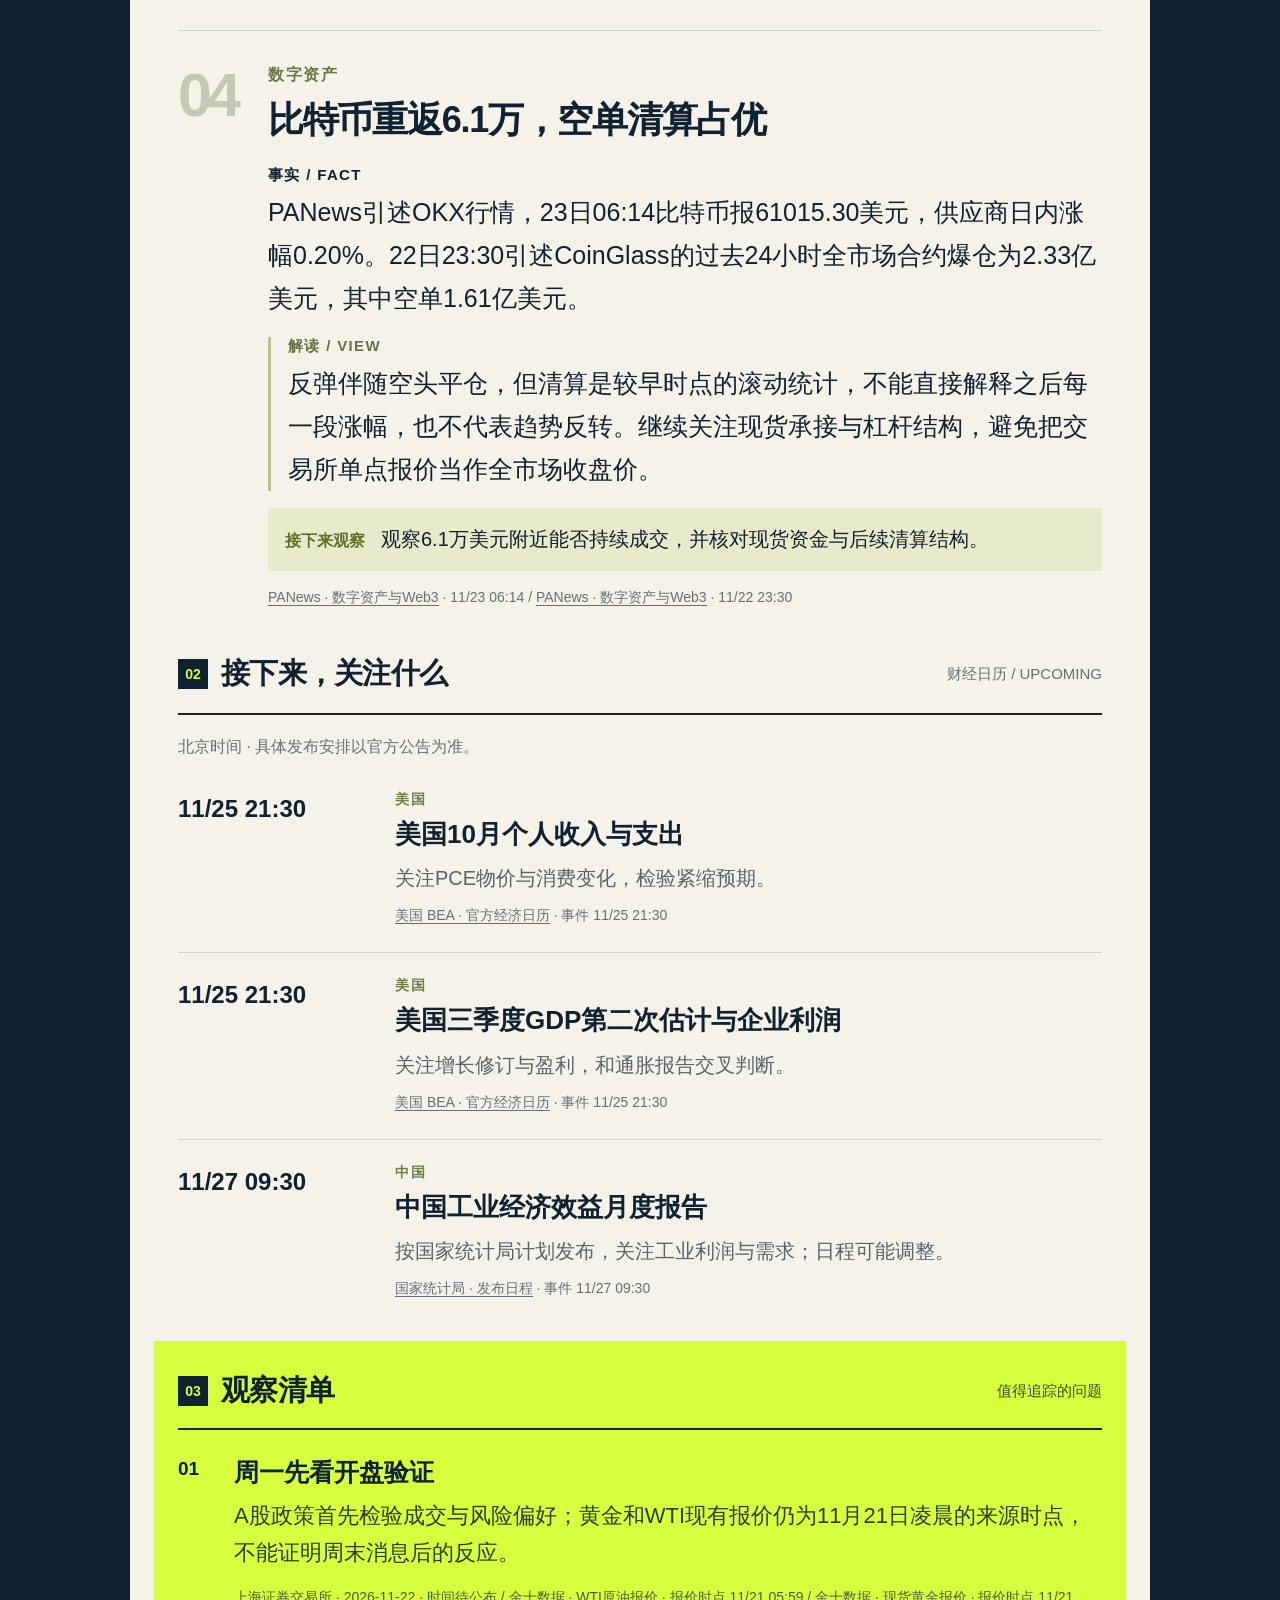
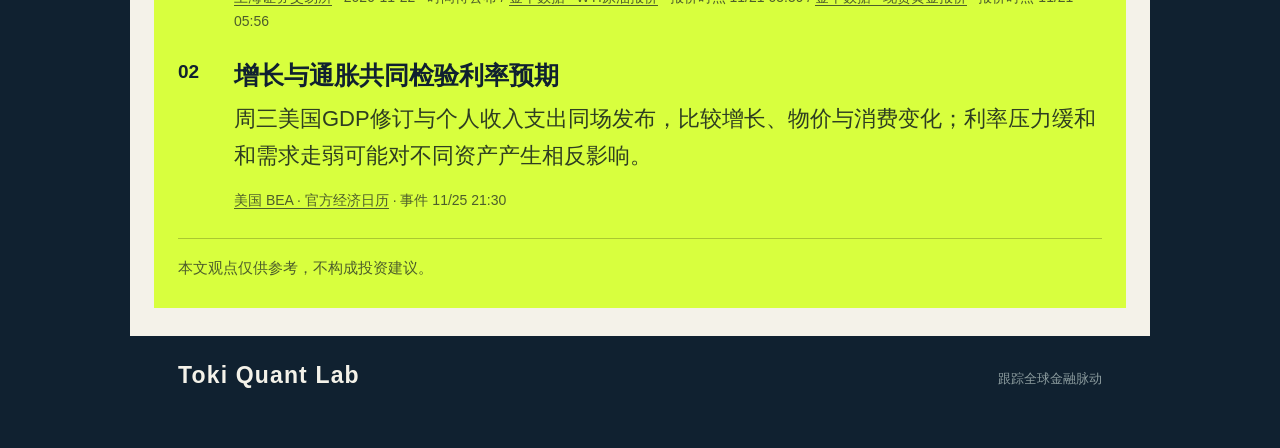
==== commit 501348ea: "Publish finance daily 2026-11-23 (2026-11-23T07:00:19.111925+08:00)" ====
--- a/poster.html
+++ b/poster.html
@@ -3,7 +3,7 @@
 <meta name="viewport" content="width=device-width, initial-scale=1">
 <meta name="color-scheme" content="light">
 <meta http-equiv="Content-Security-Policy" content="default-src 'none'; style-src 'unsafe-inline'; img-src data:; font-src 'none'; script-src 'none'; base-uri 'none'; form-action 'none'">
-<title>科技股重挫后，比特币再失六万 · Toki Quant Lab</title><style>/* Portable editorial poster. No remote assets or licensed webfonts. */
+<title>A股融资门槛下调，紧缩压力待检验 · Toki Quant Lab</title><style>/* Portable editorial poster. No remote assets or licensed webfonts. */
 :root { --ink:#102130; --paper:#f4f2e9; --lime:#d8ff3e; --muted:#657078; --line:#cdd1c8; }
 * { box-sizing:border-box; }
 html { background:var(--ink); }
@@ -162,15 +162,15 @@
 
 <header class="masthead"><div class="brand"><img class="brand-symbol" src="[data-uri]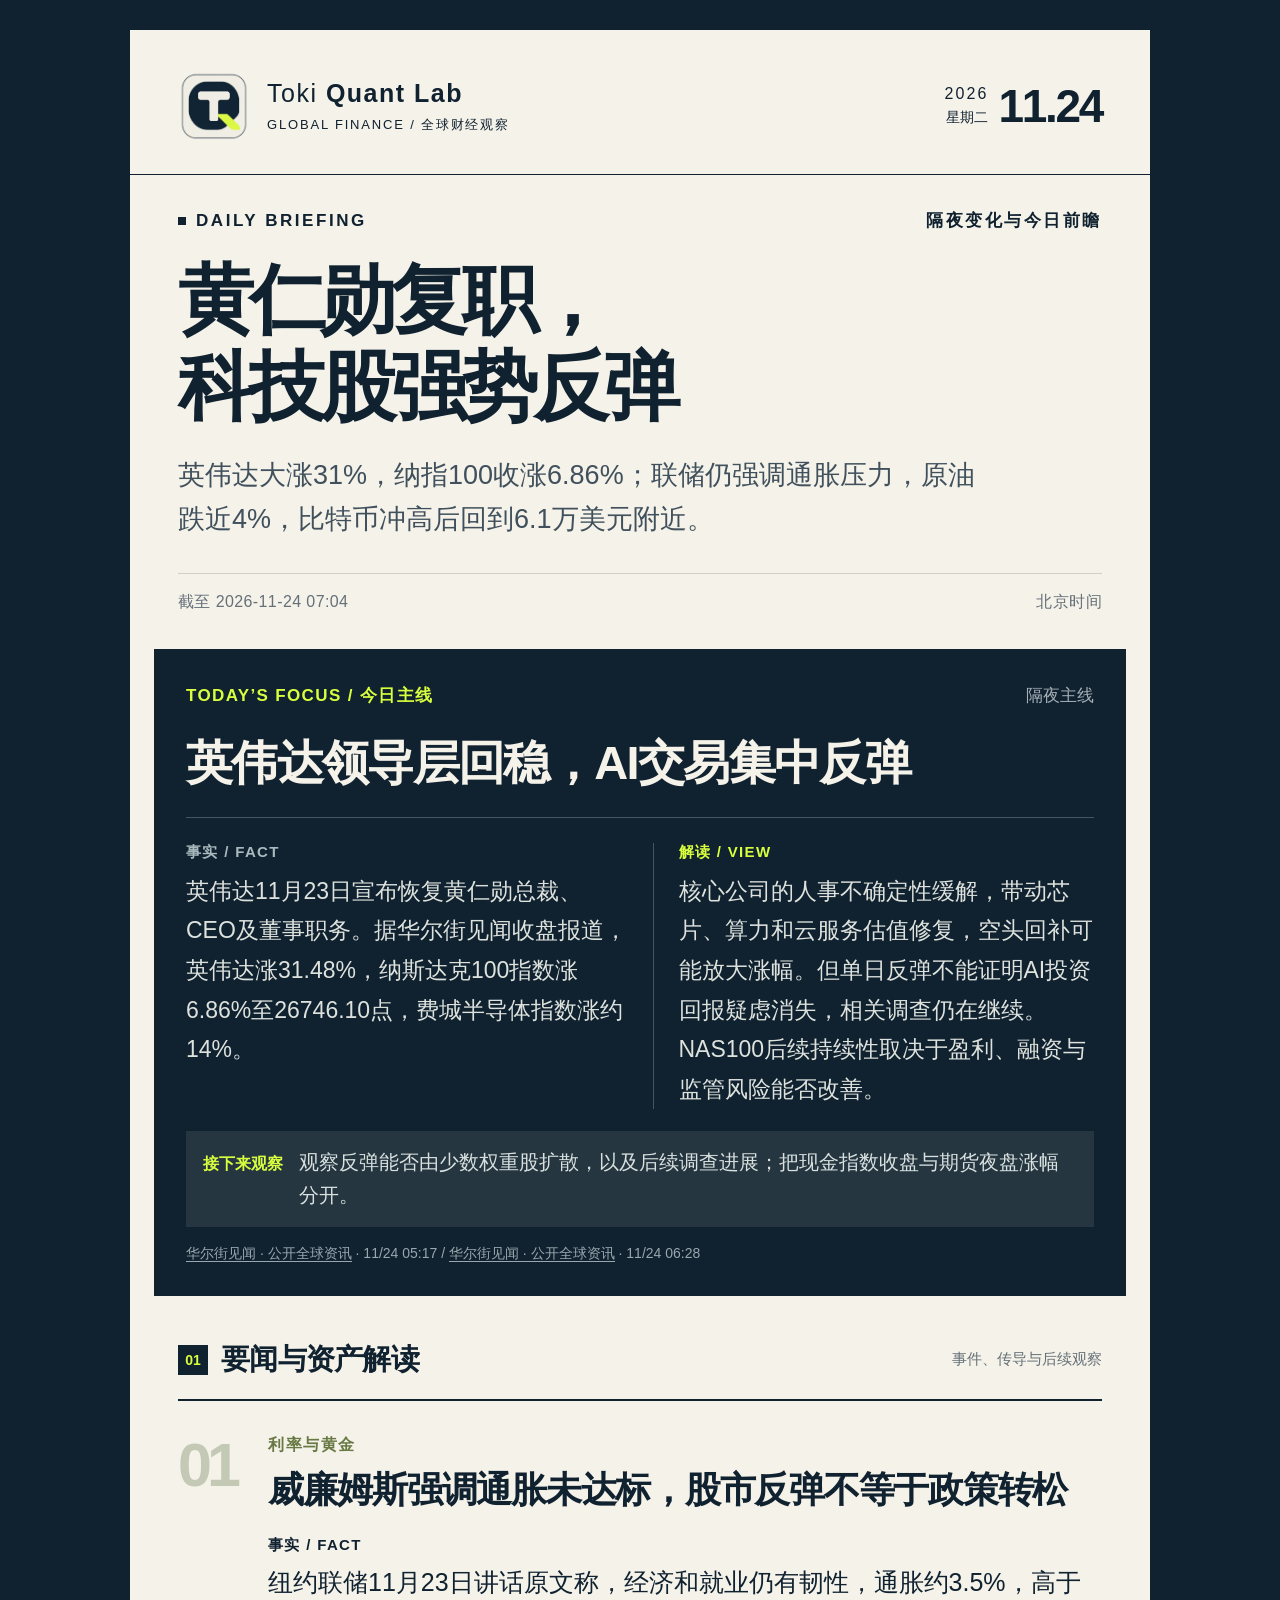
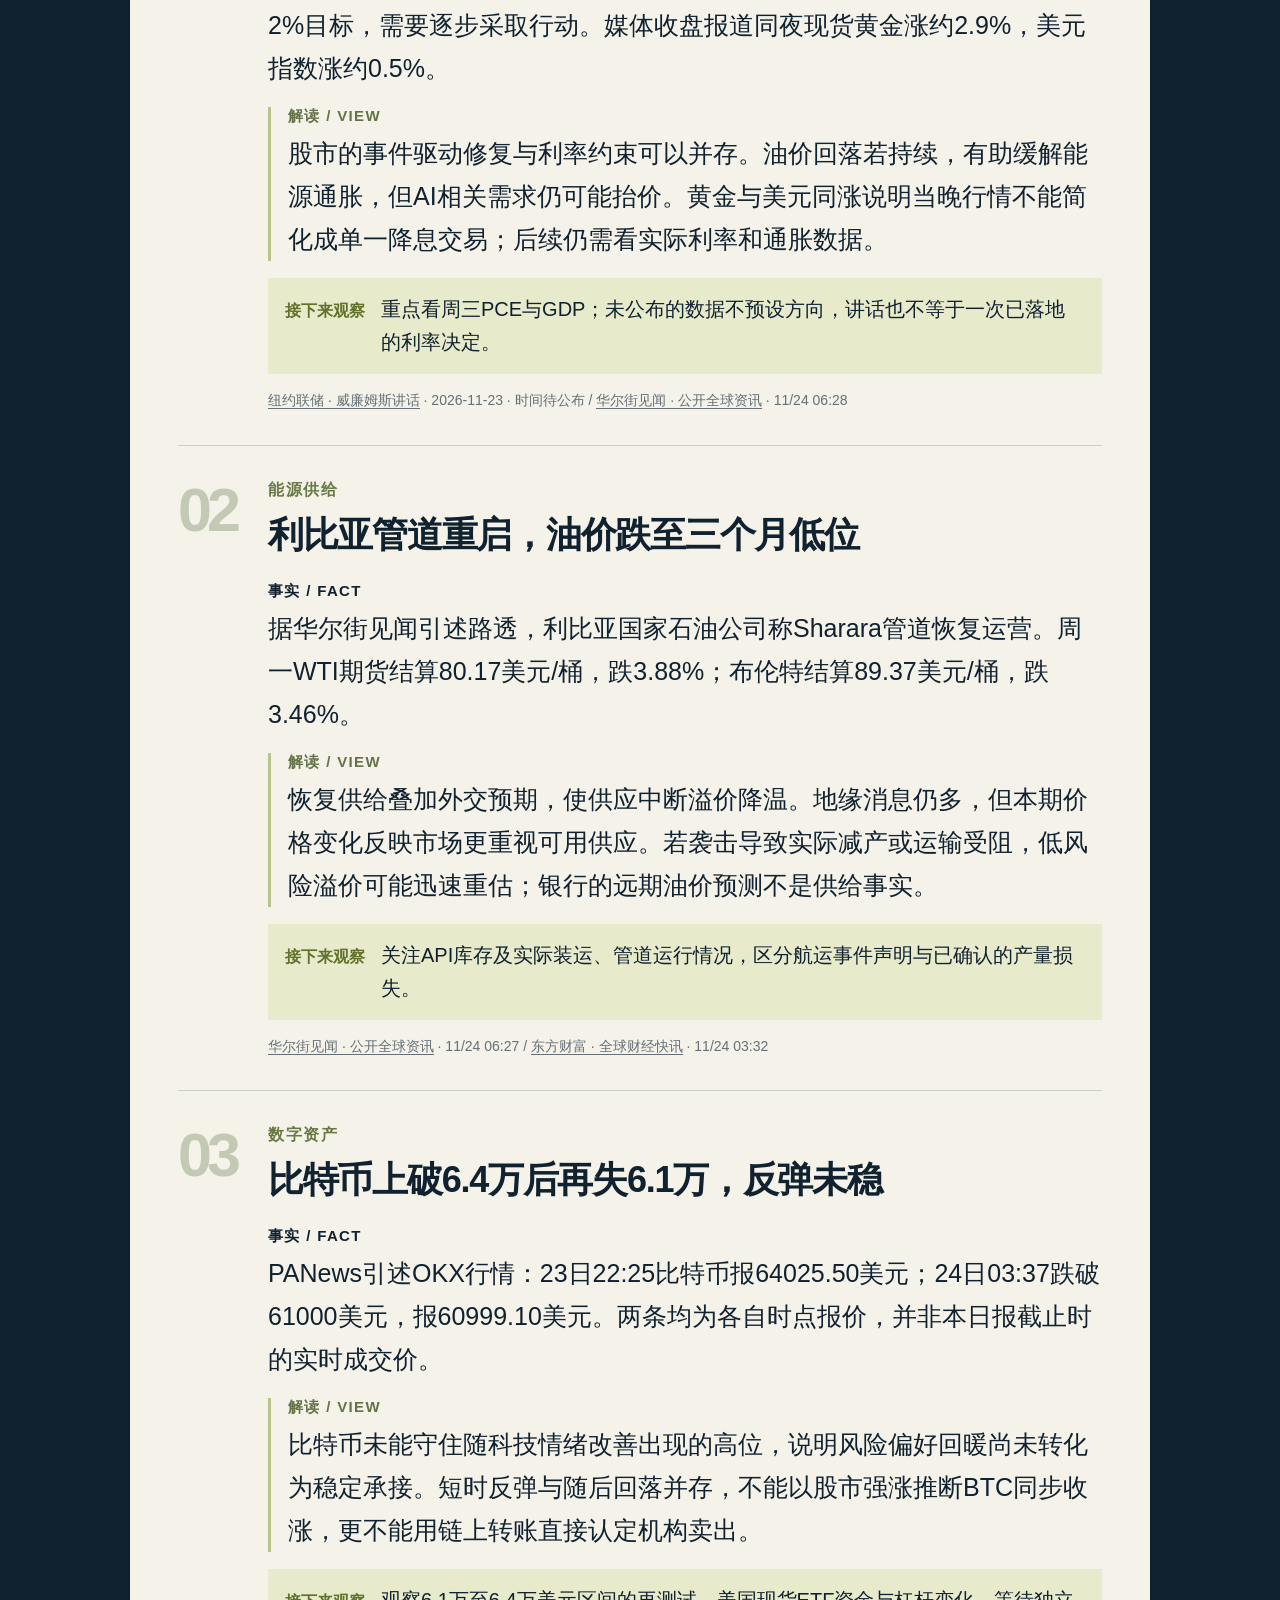
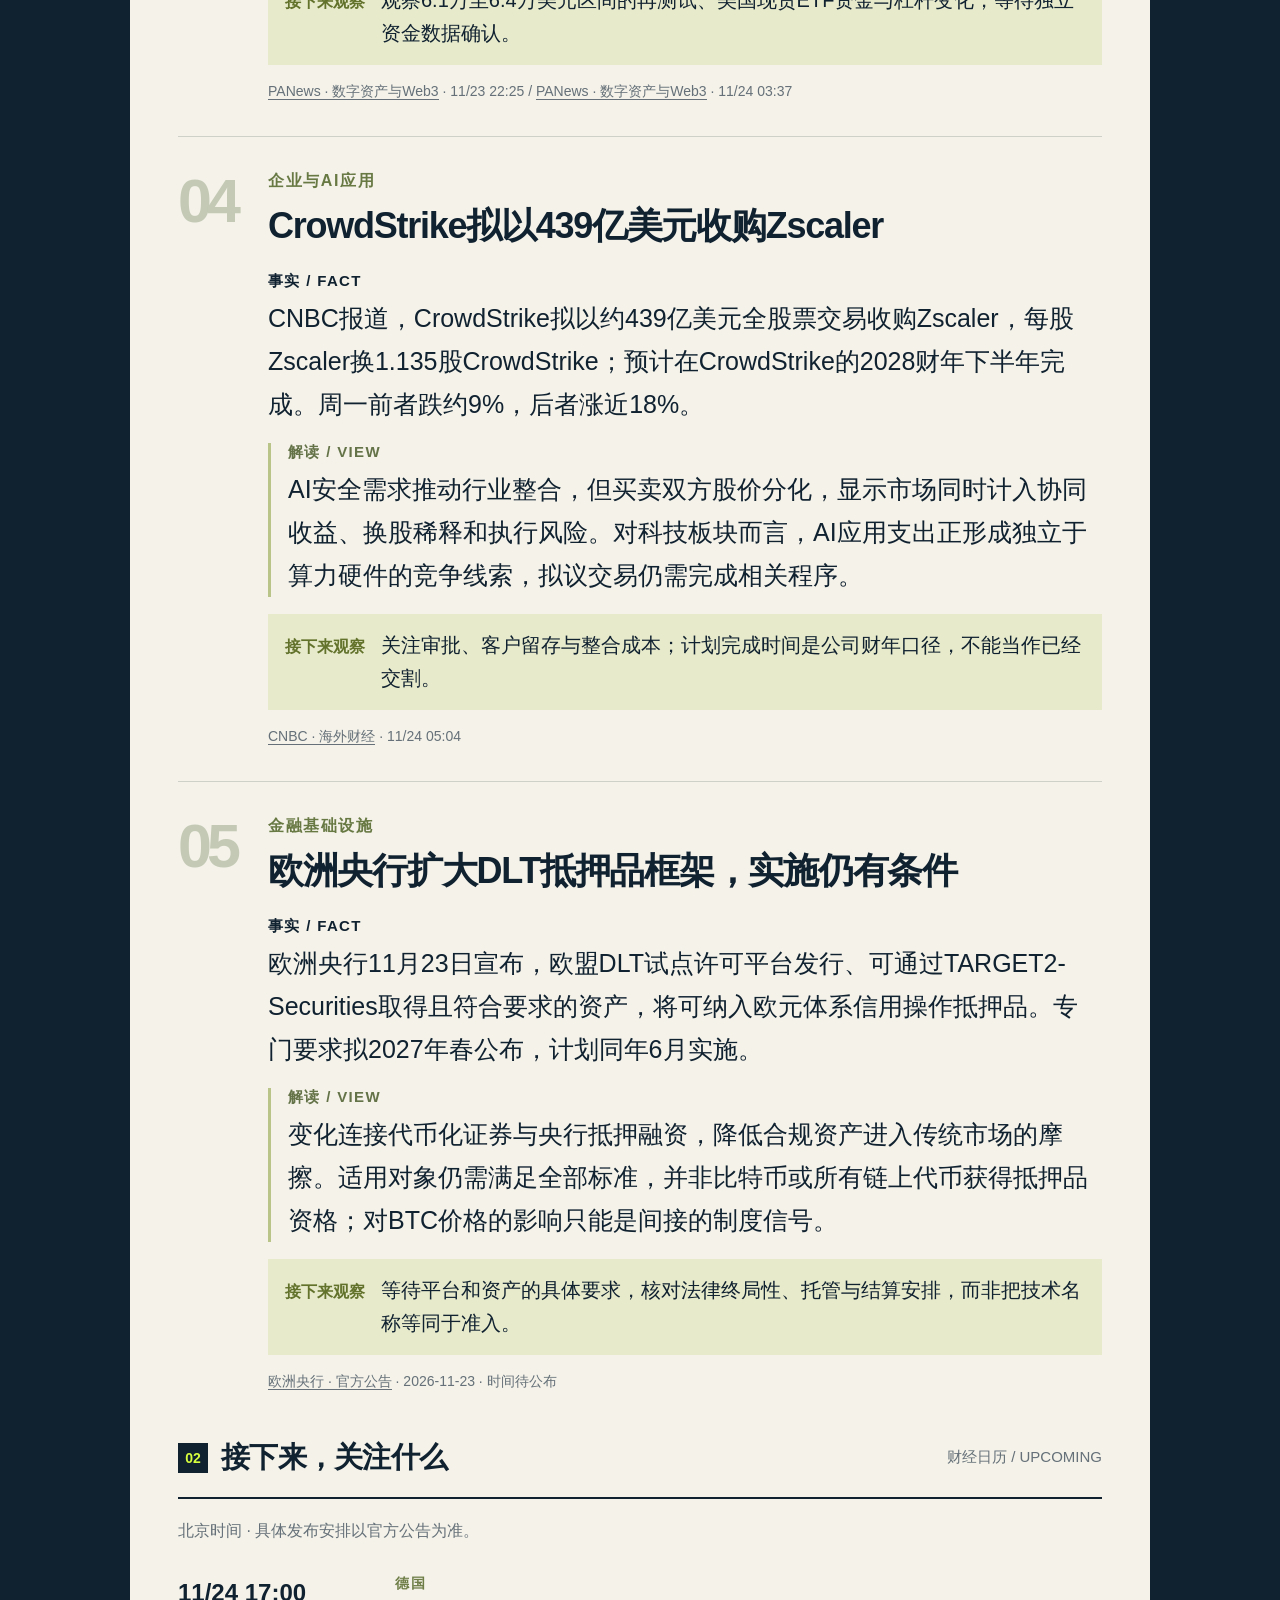
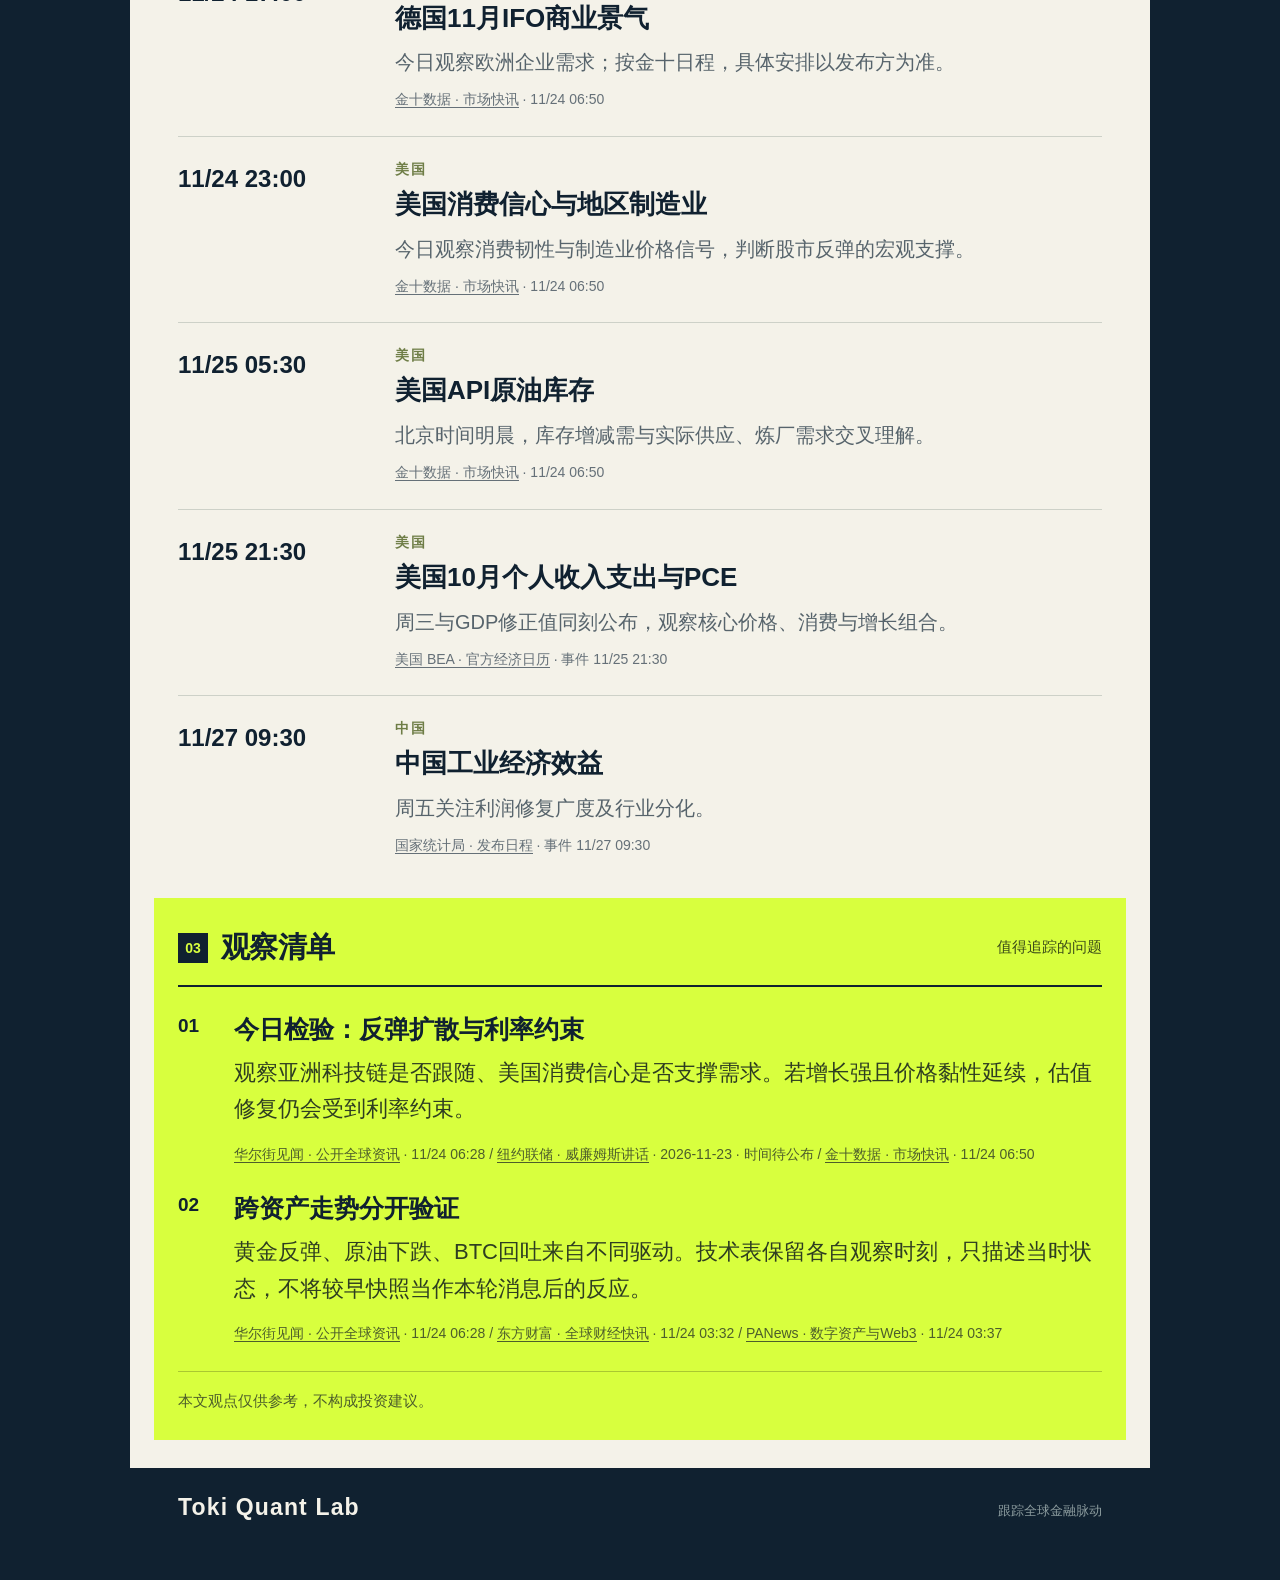
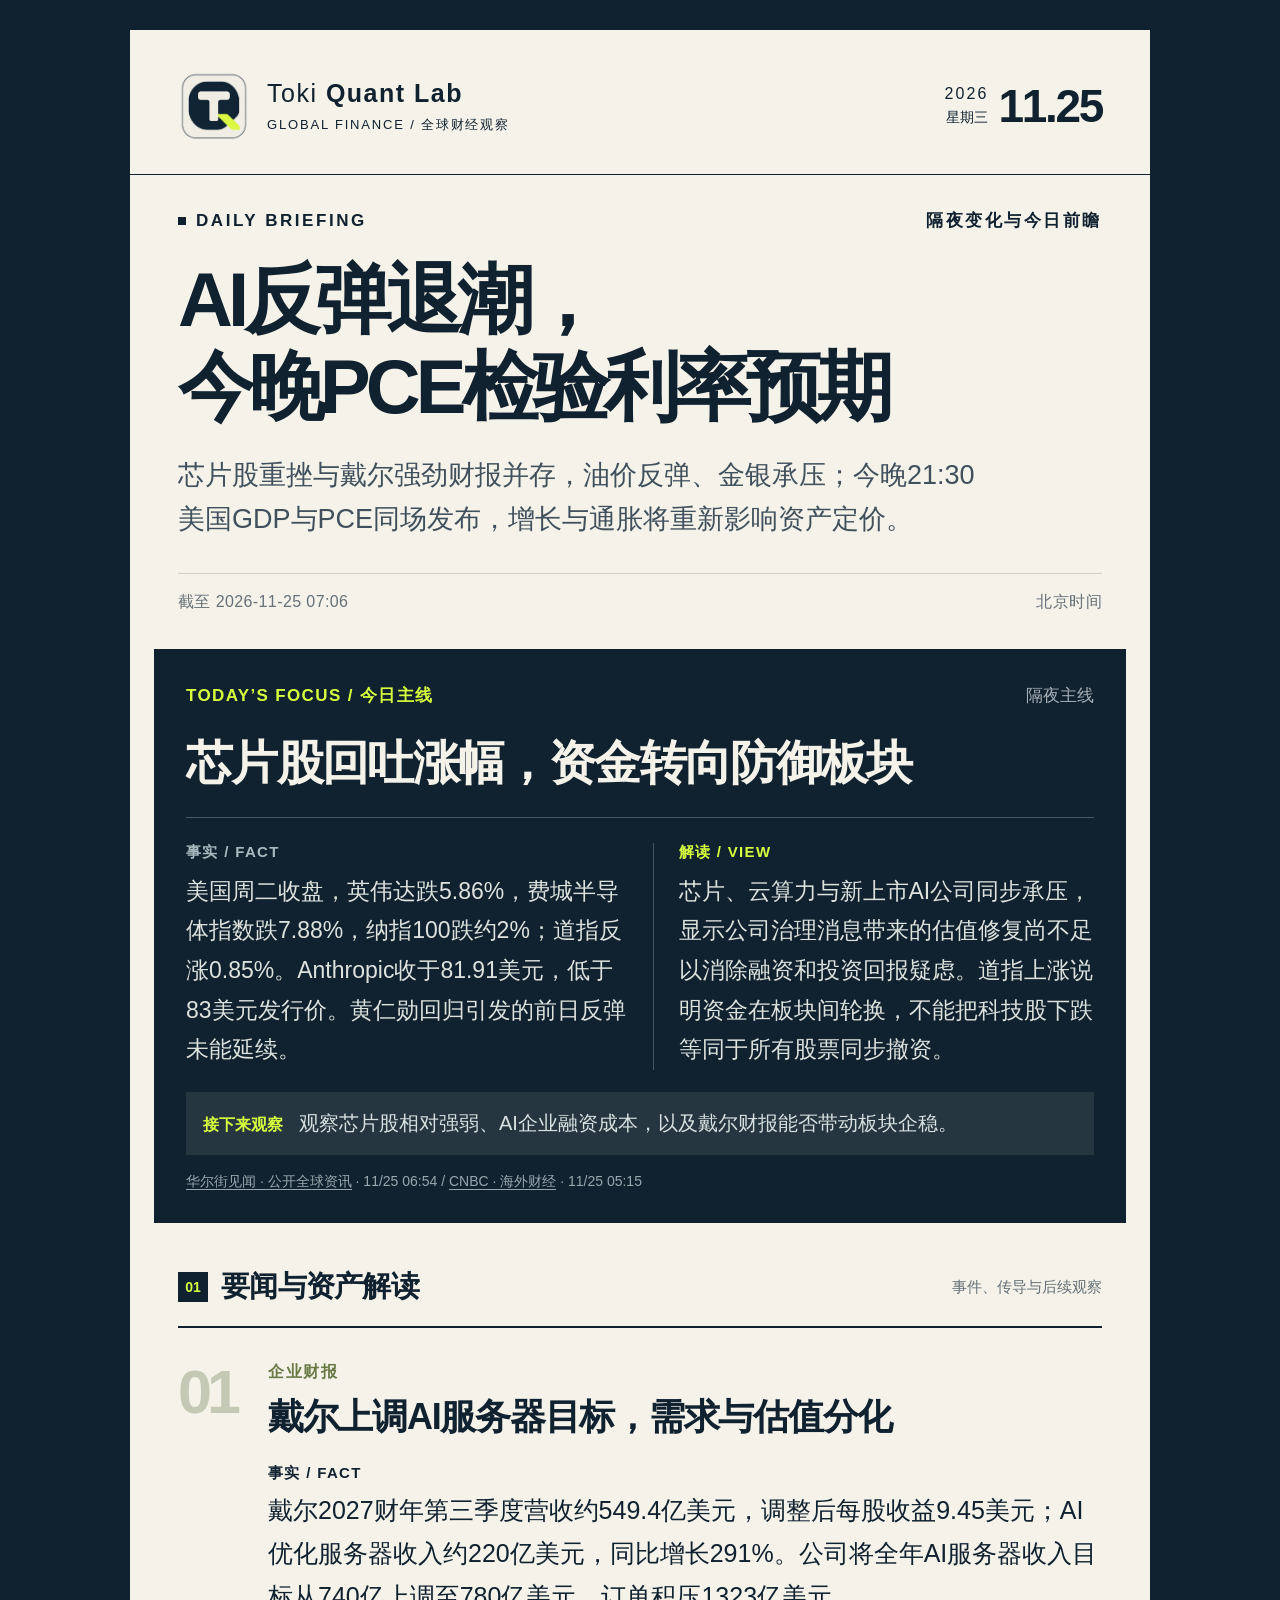
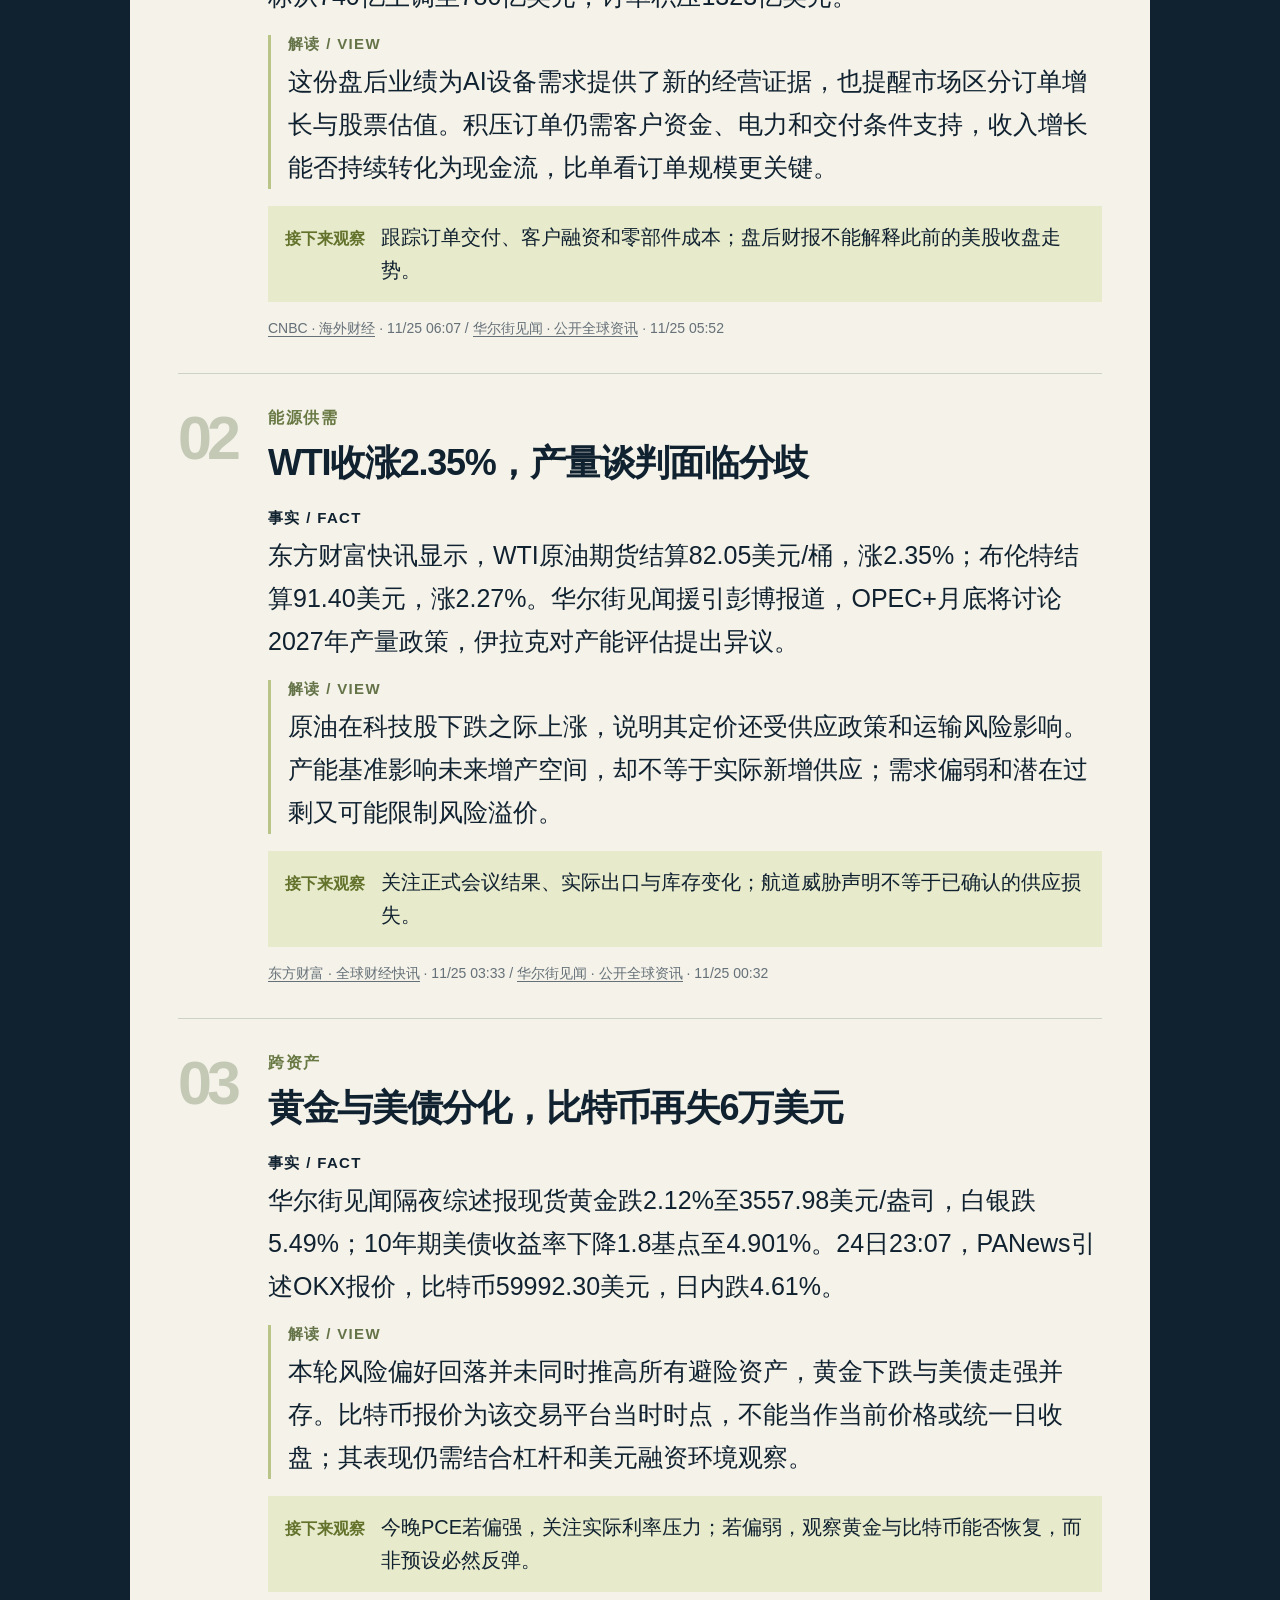
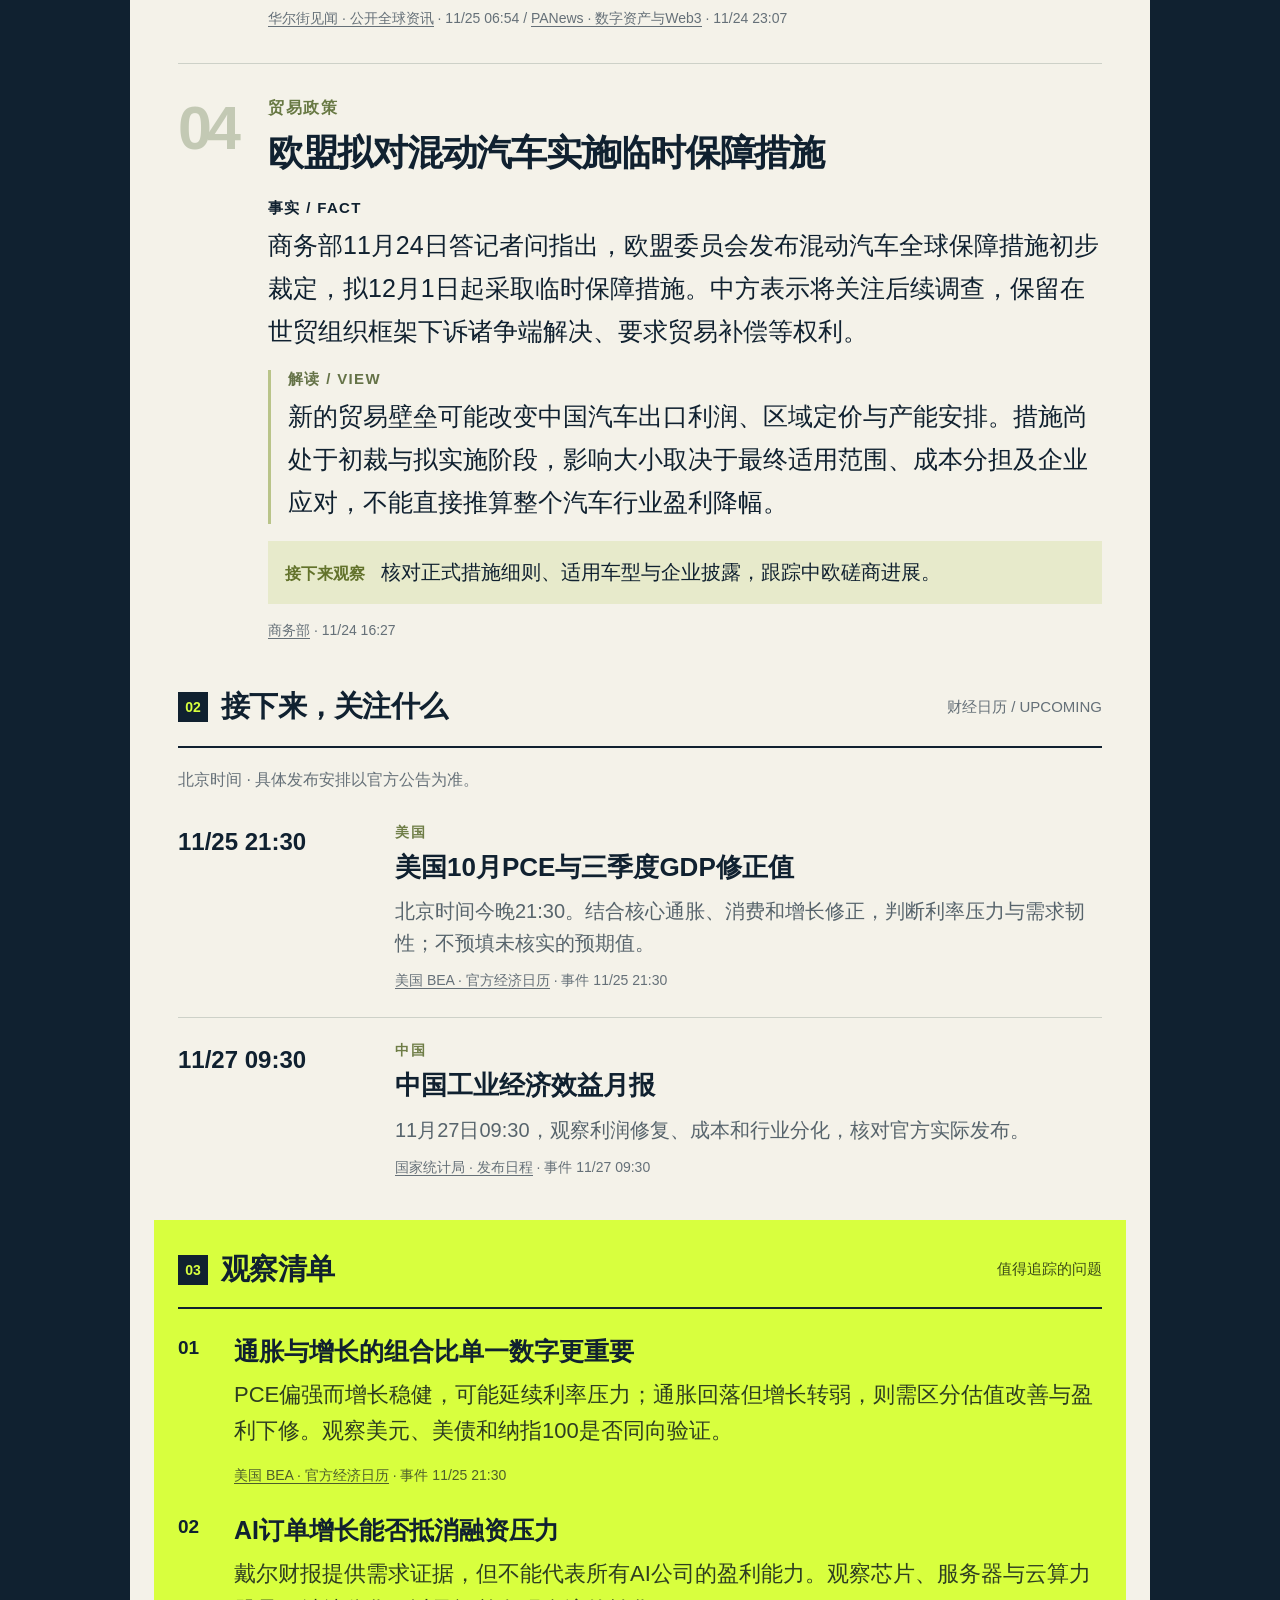
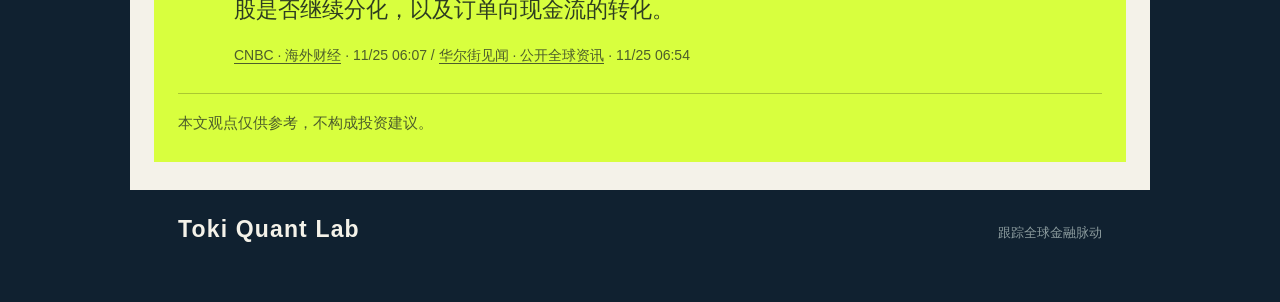
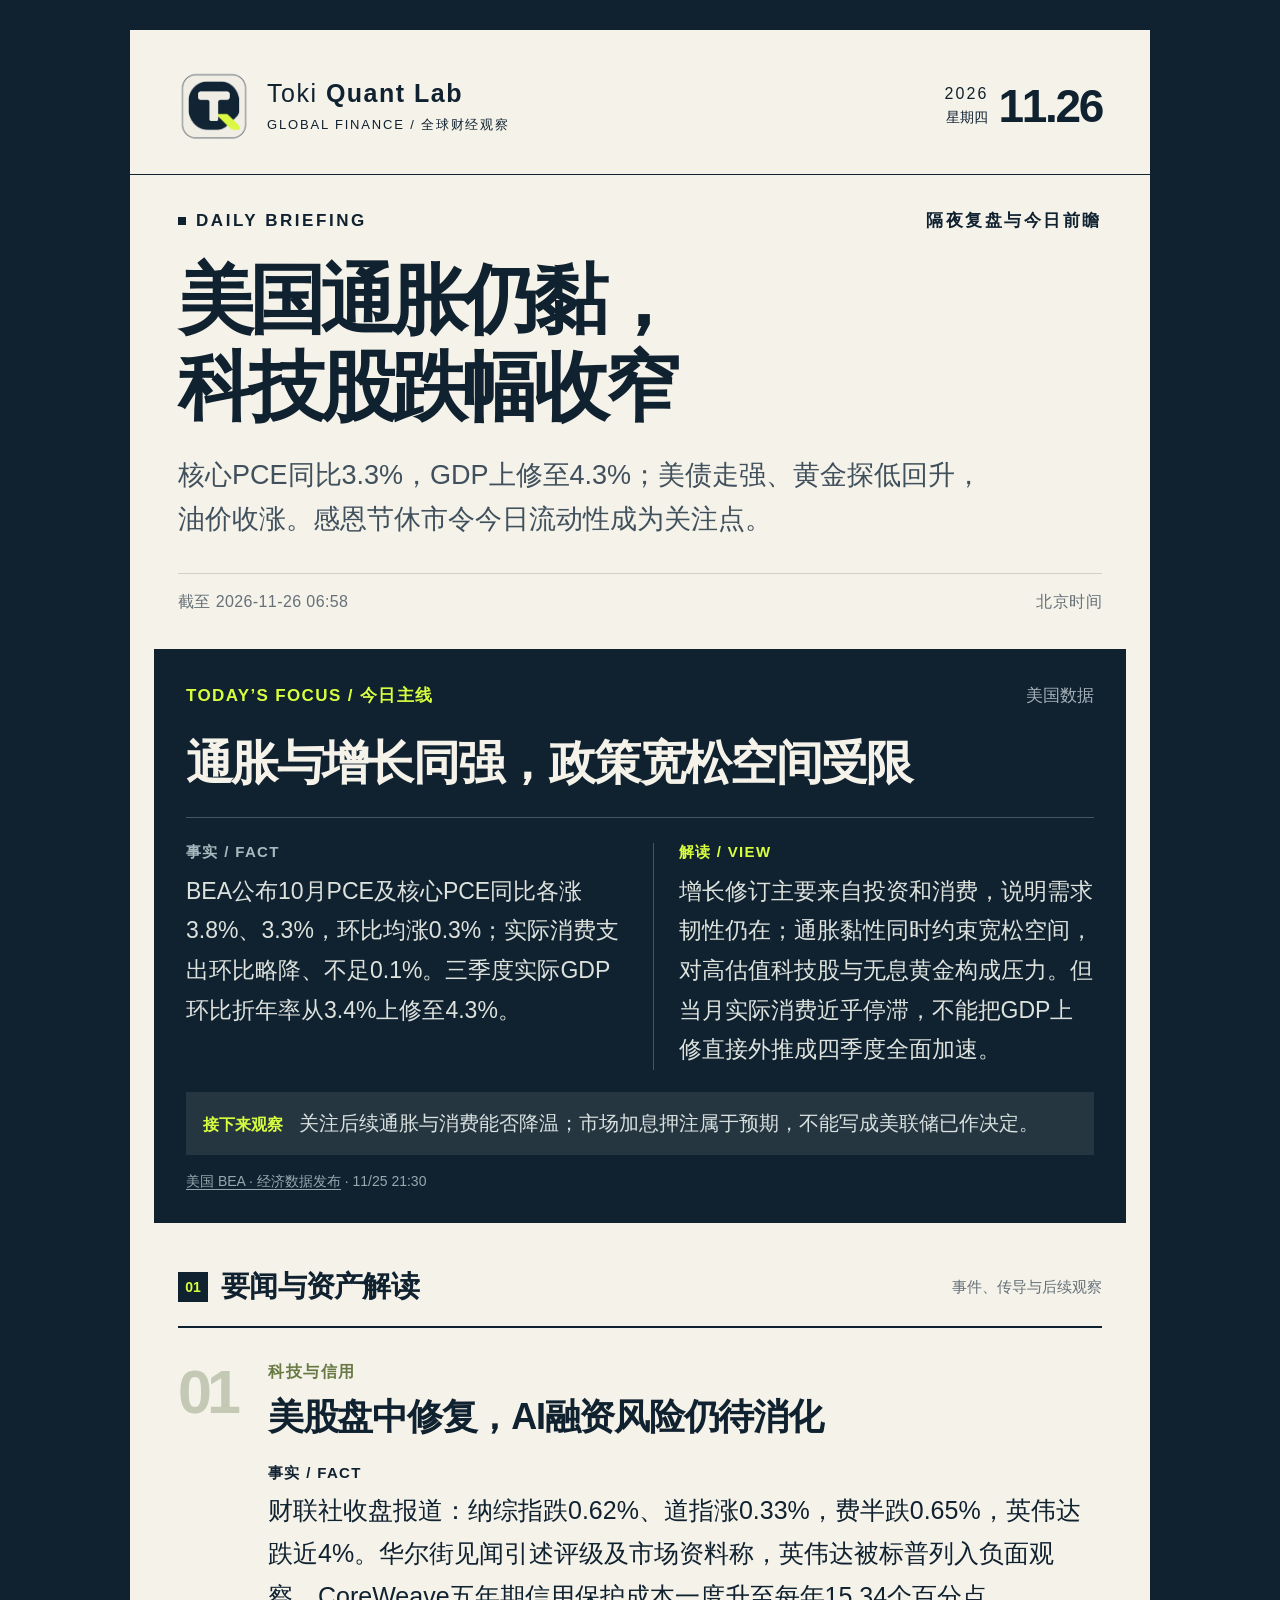
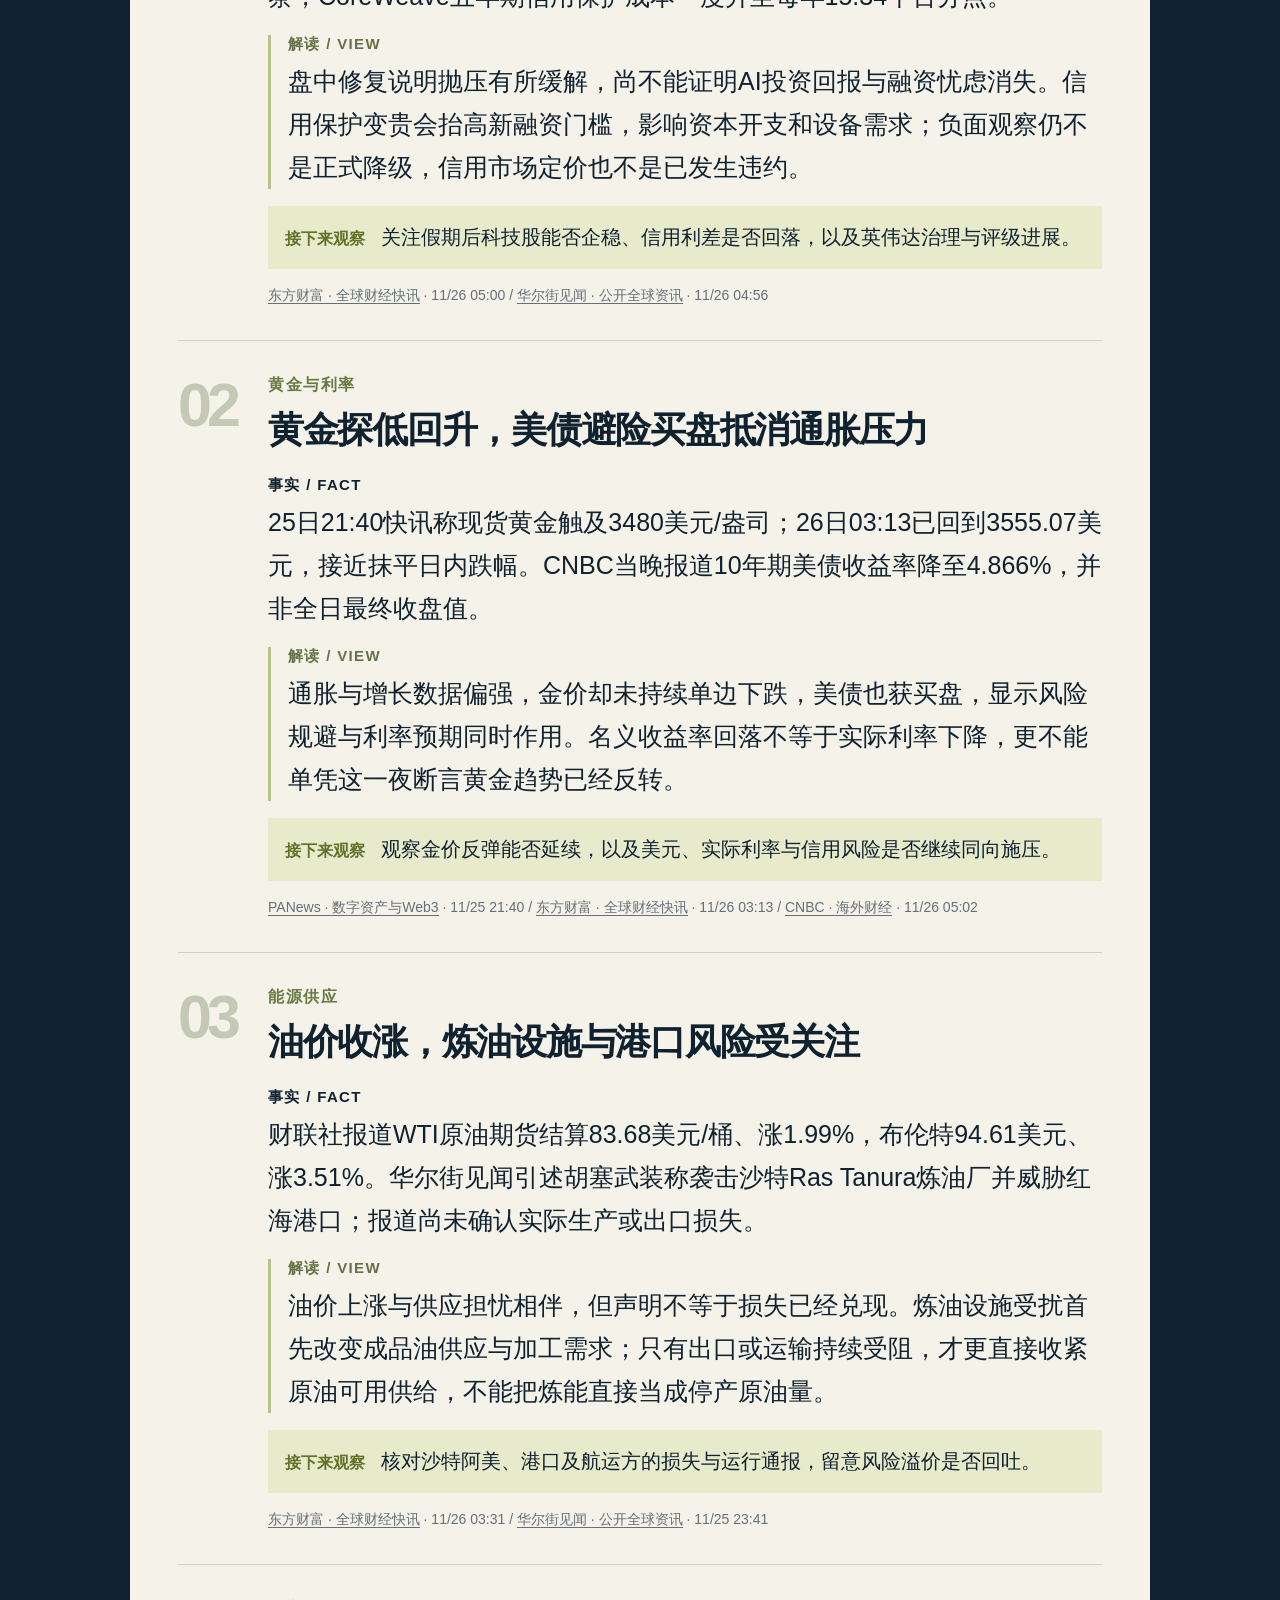
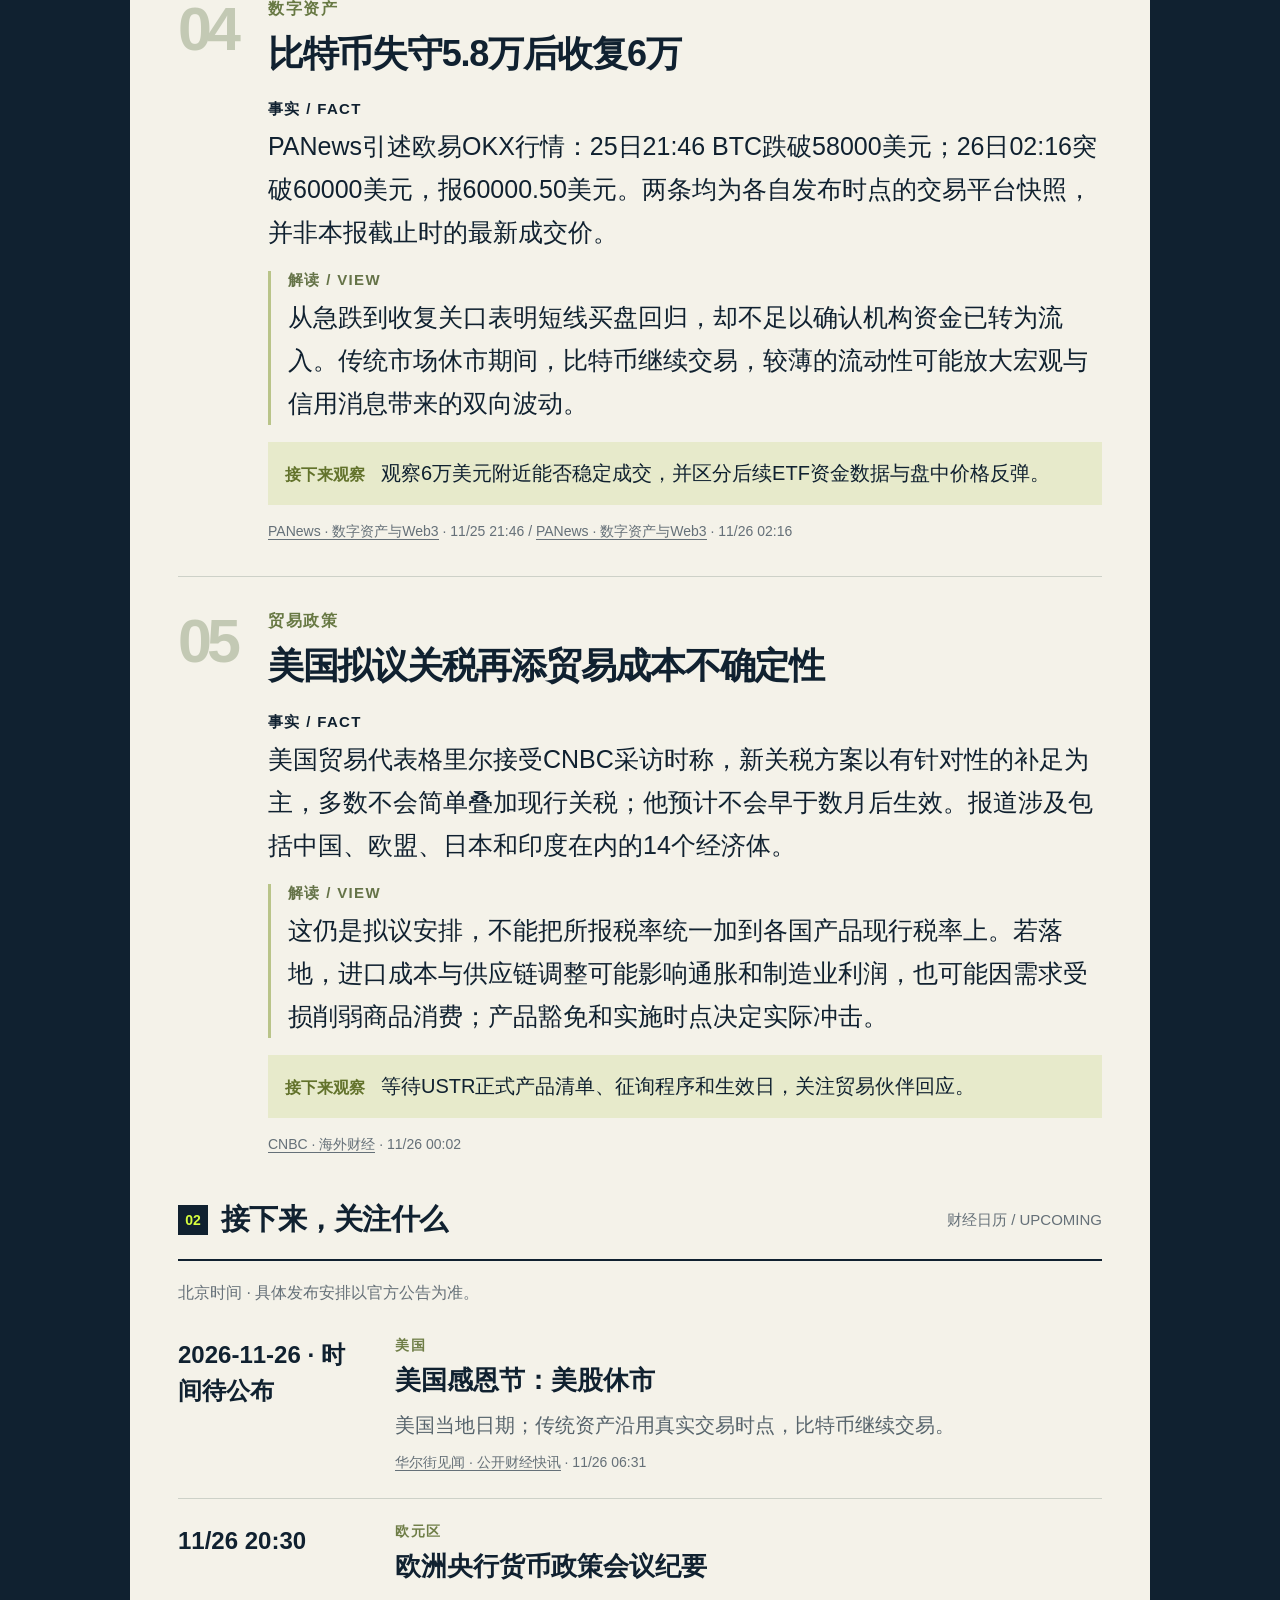
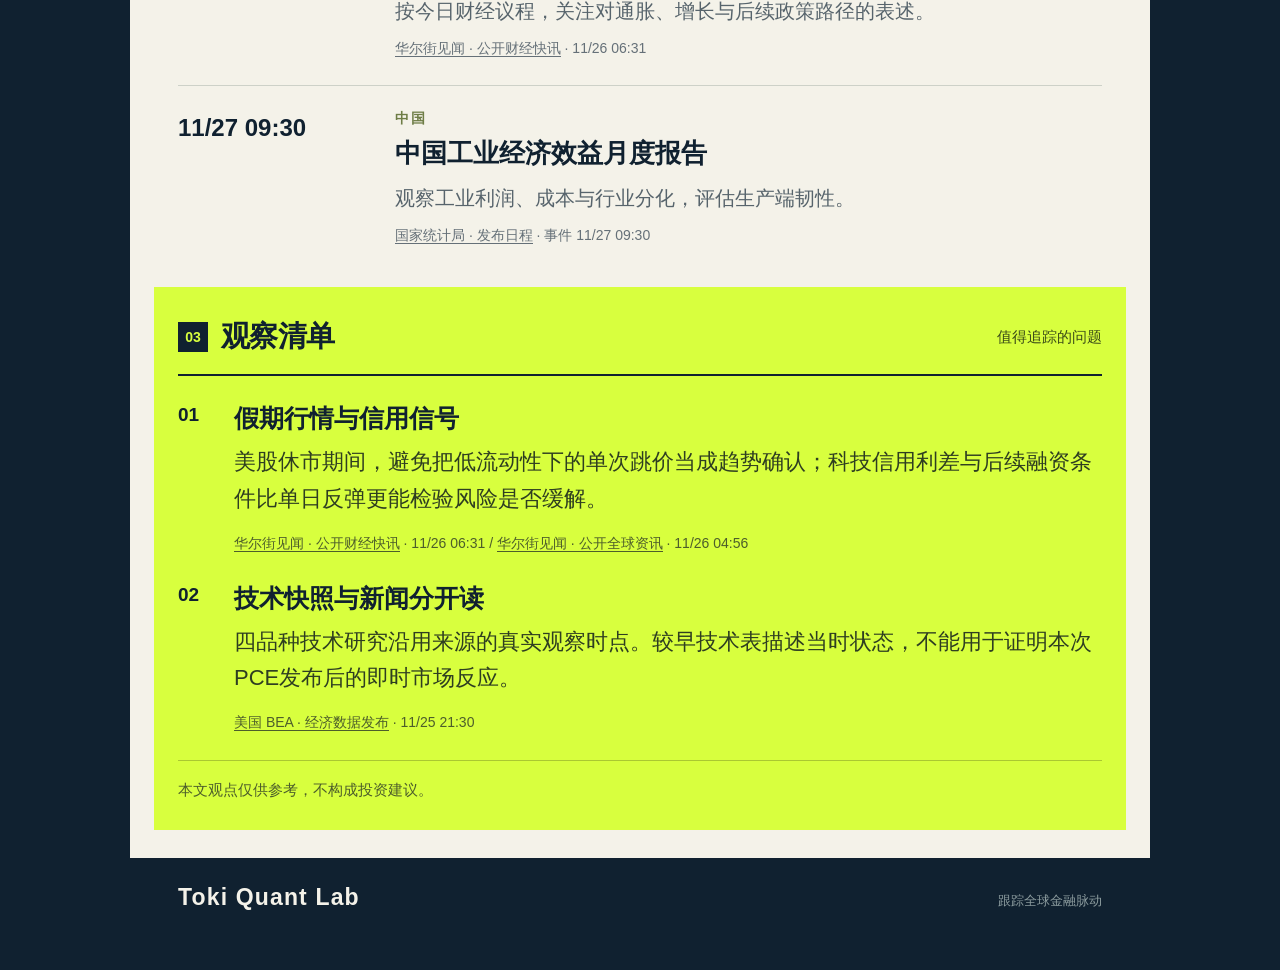
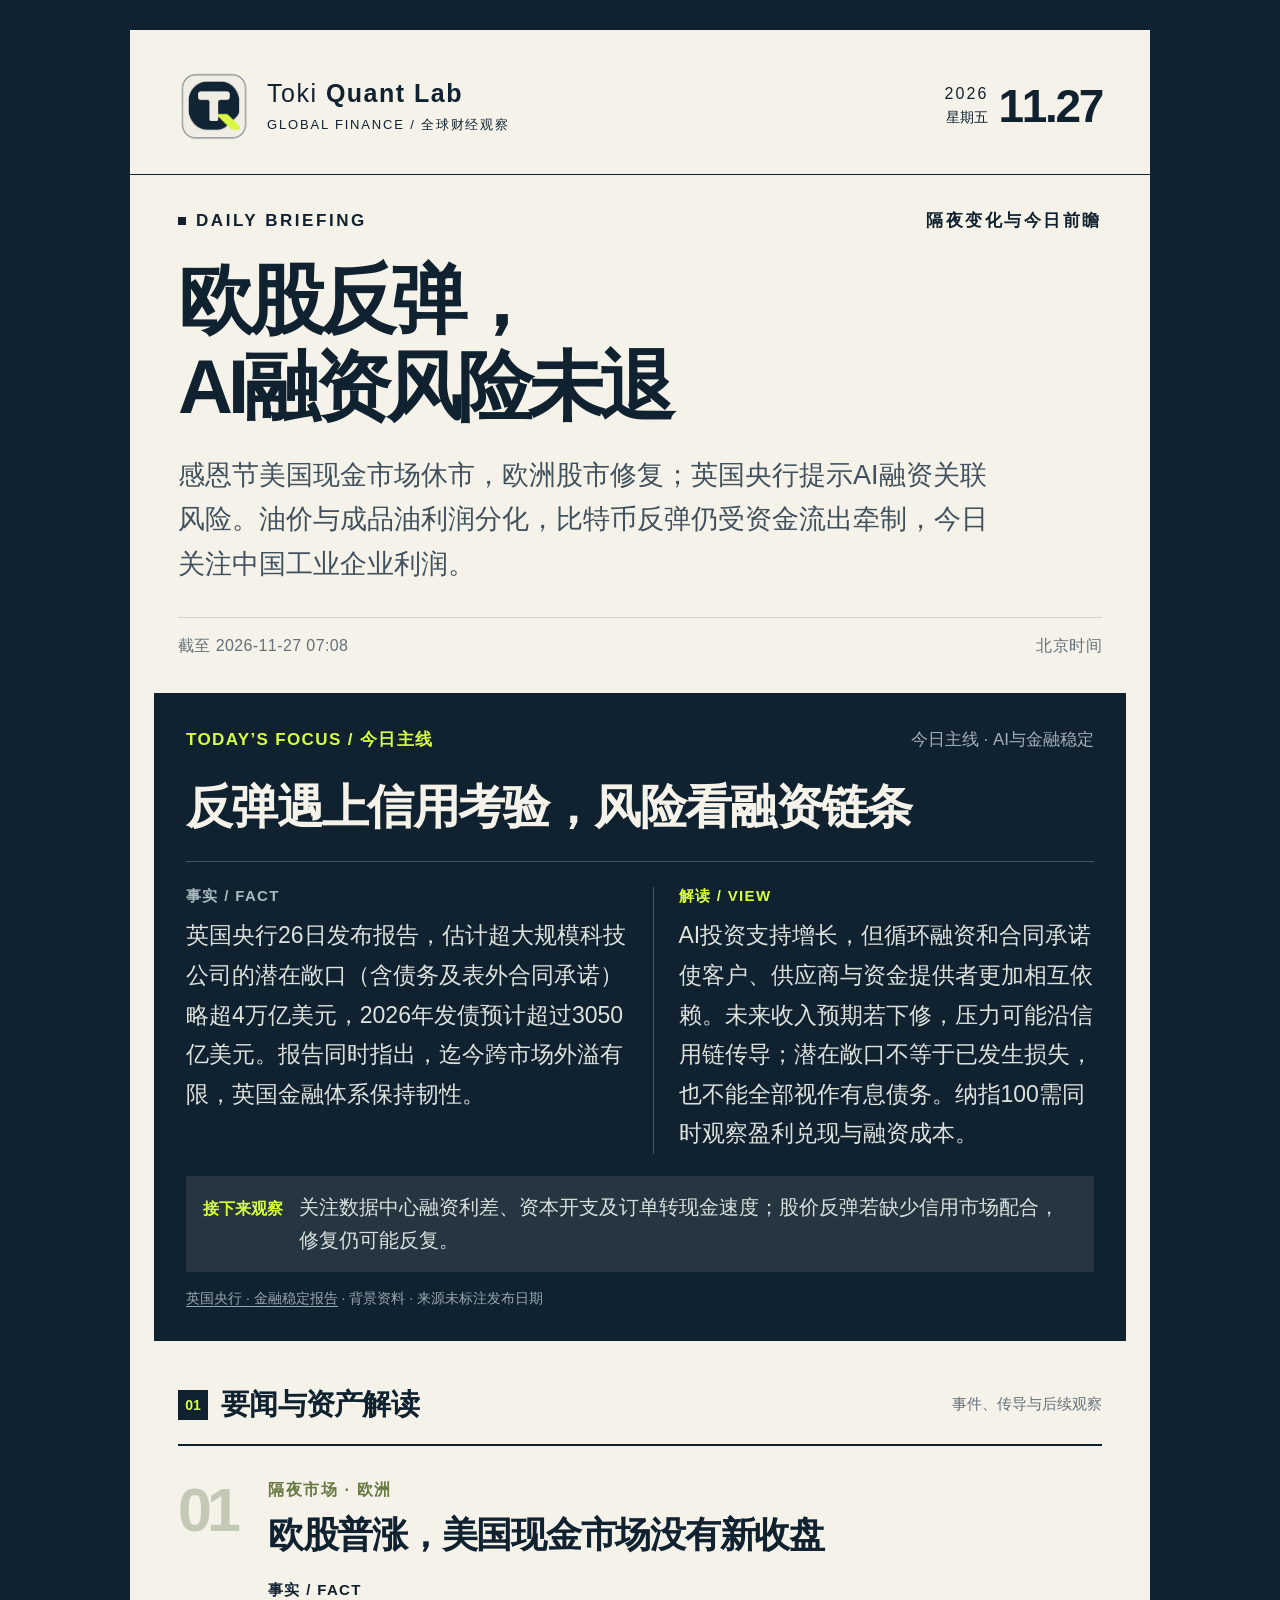
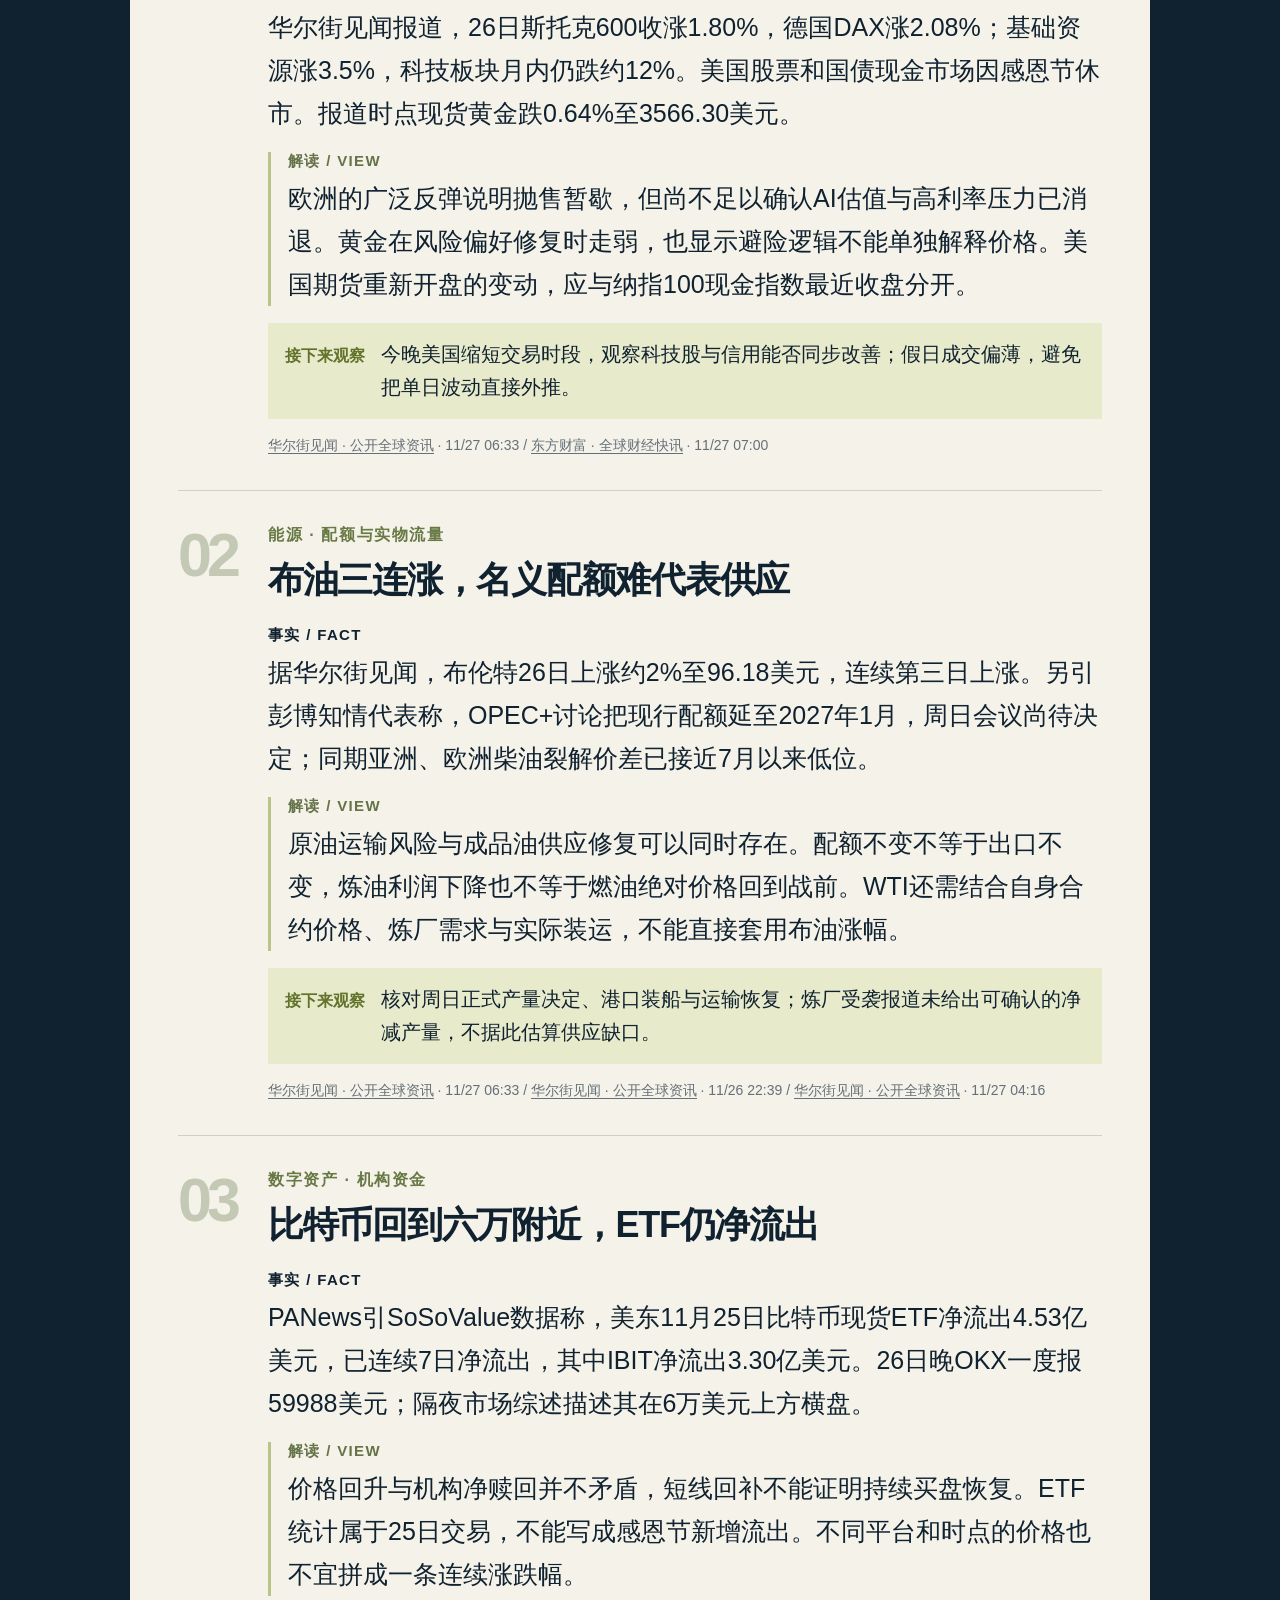
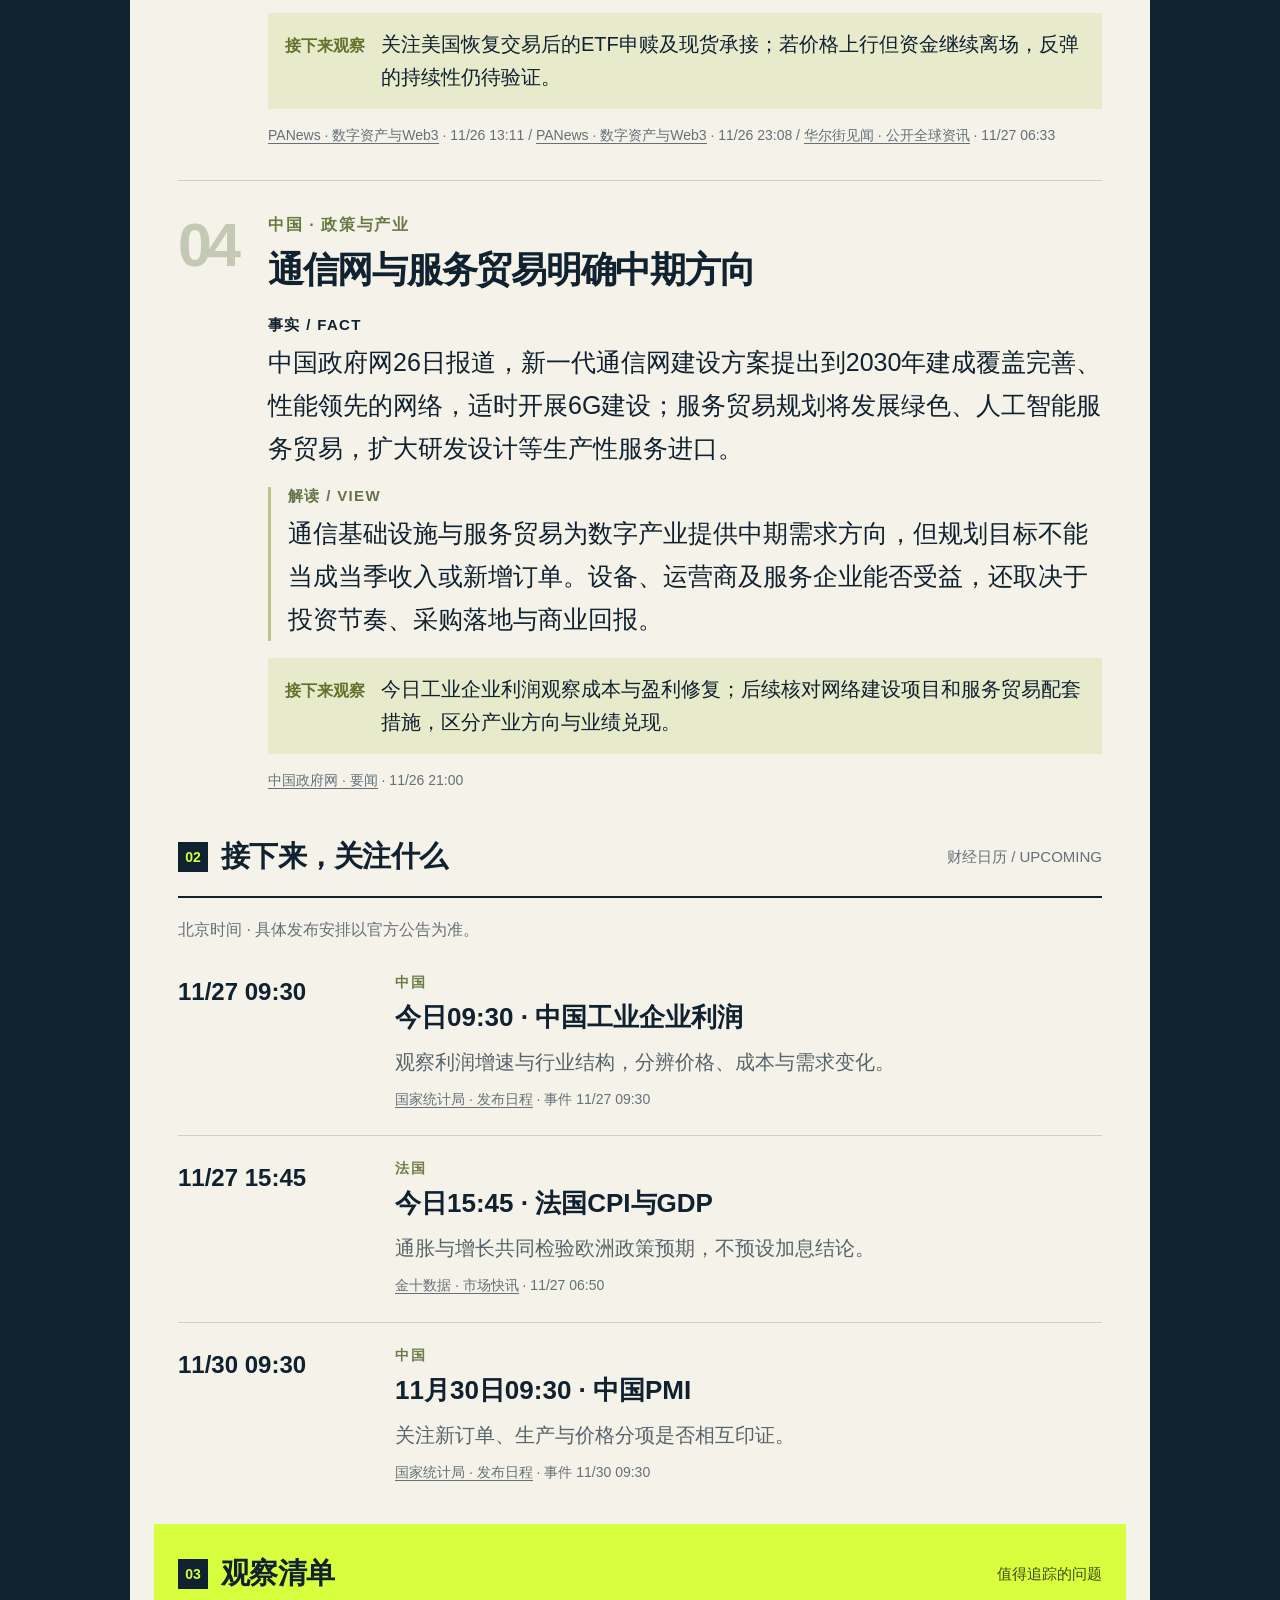
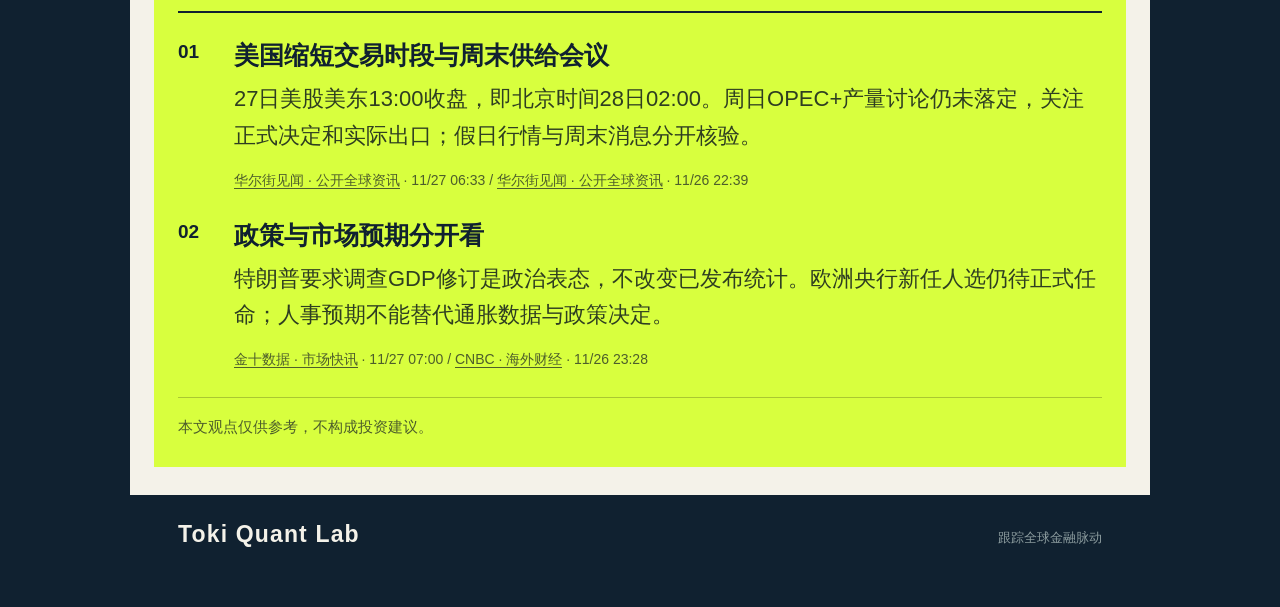
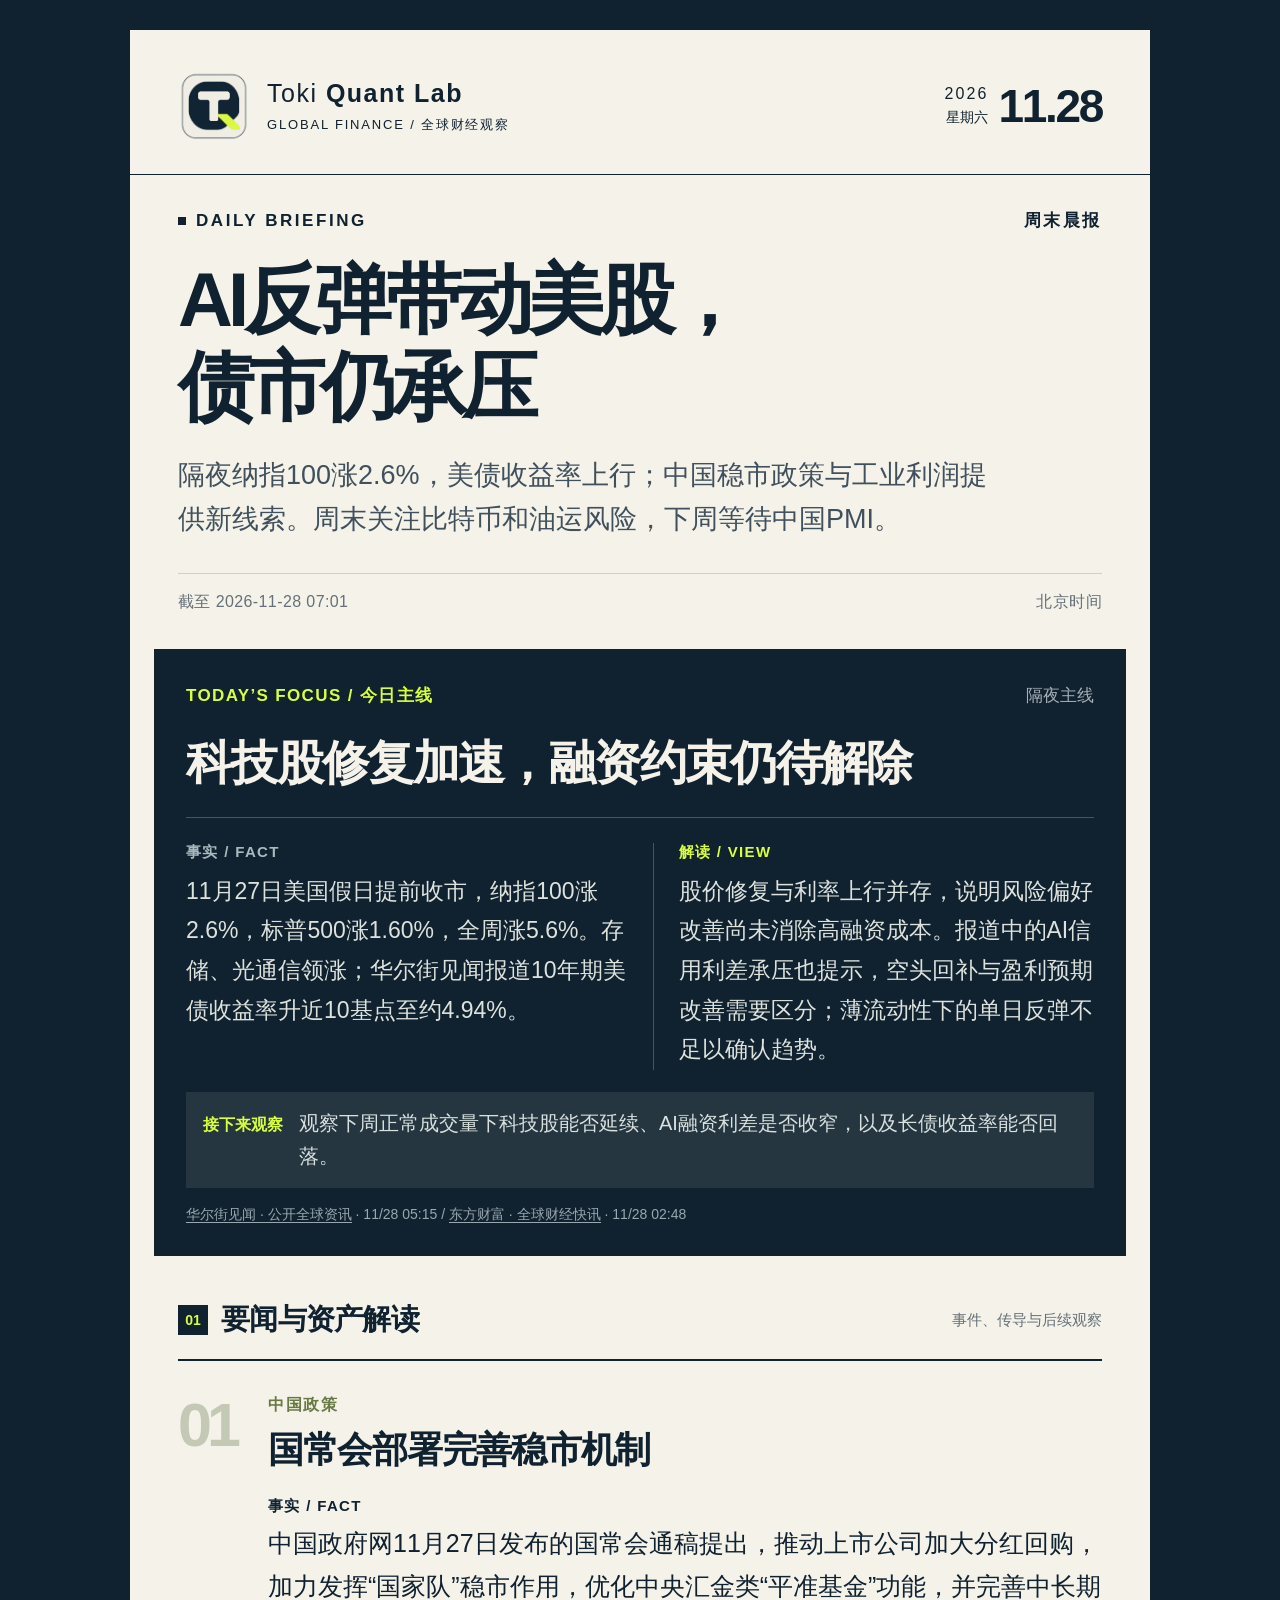
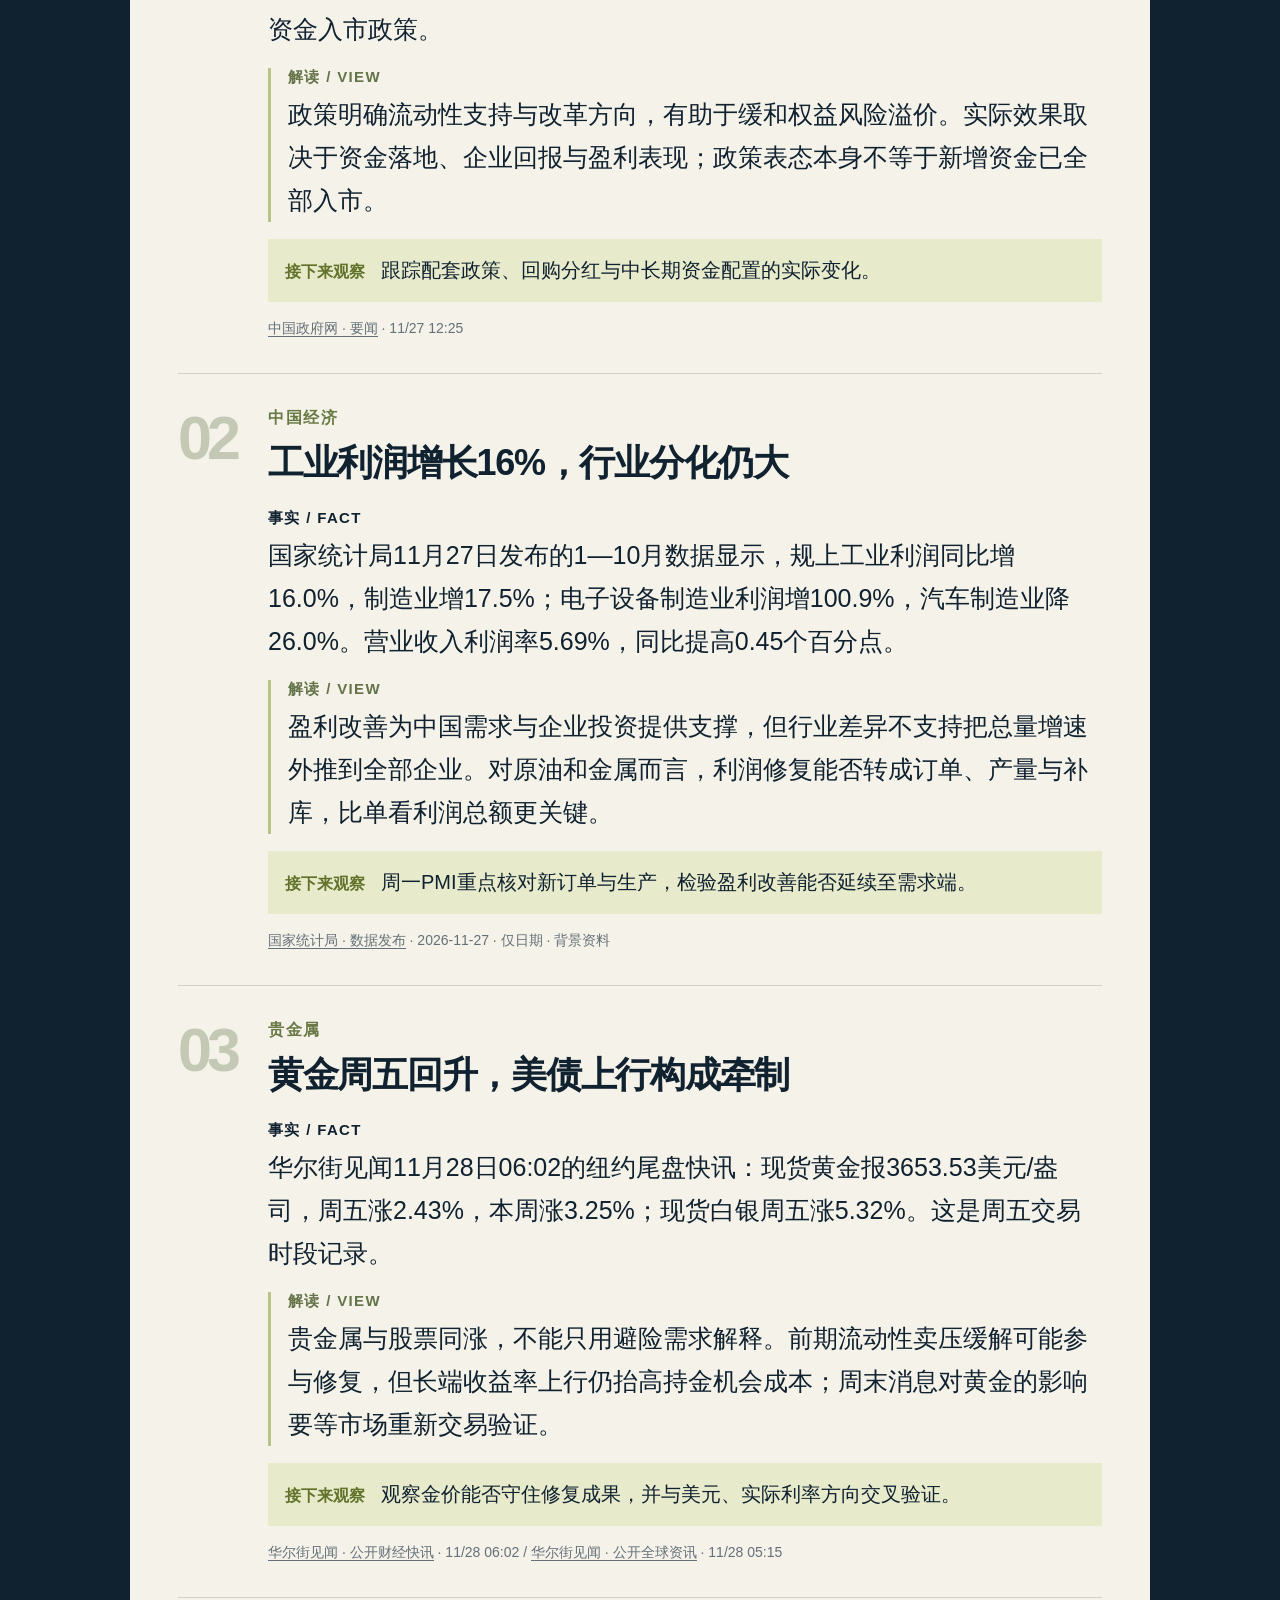
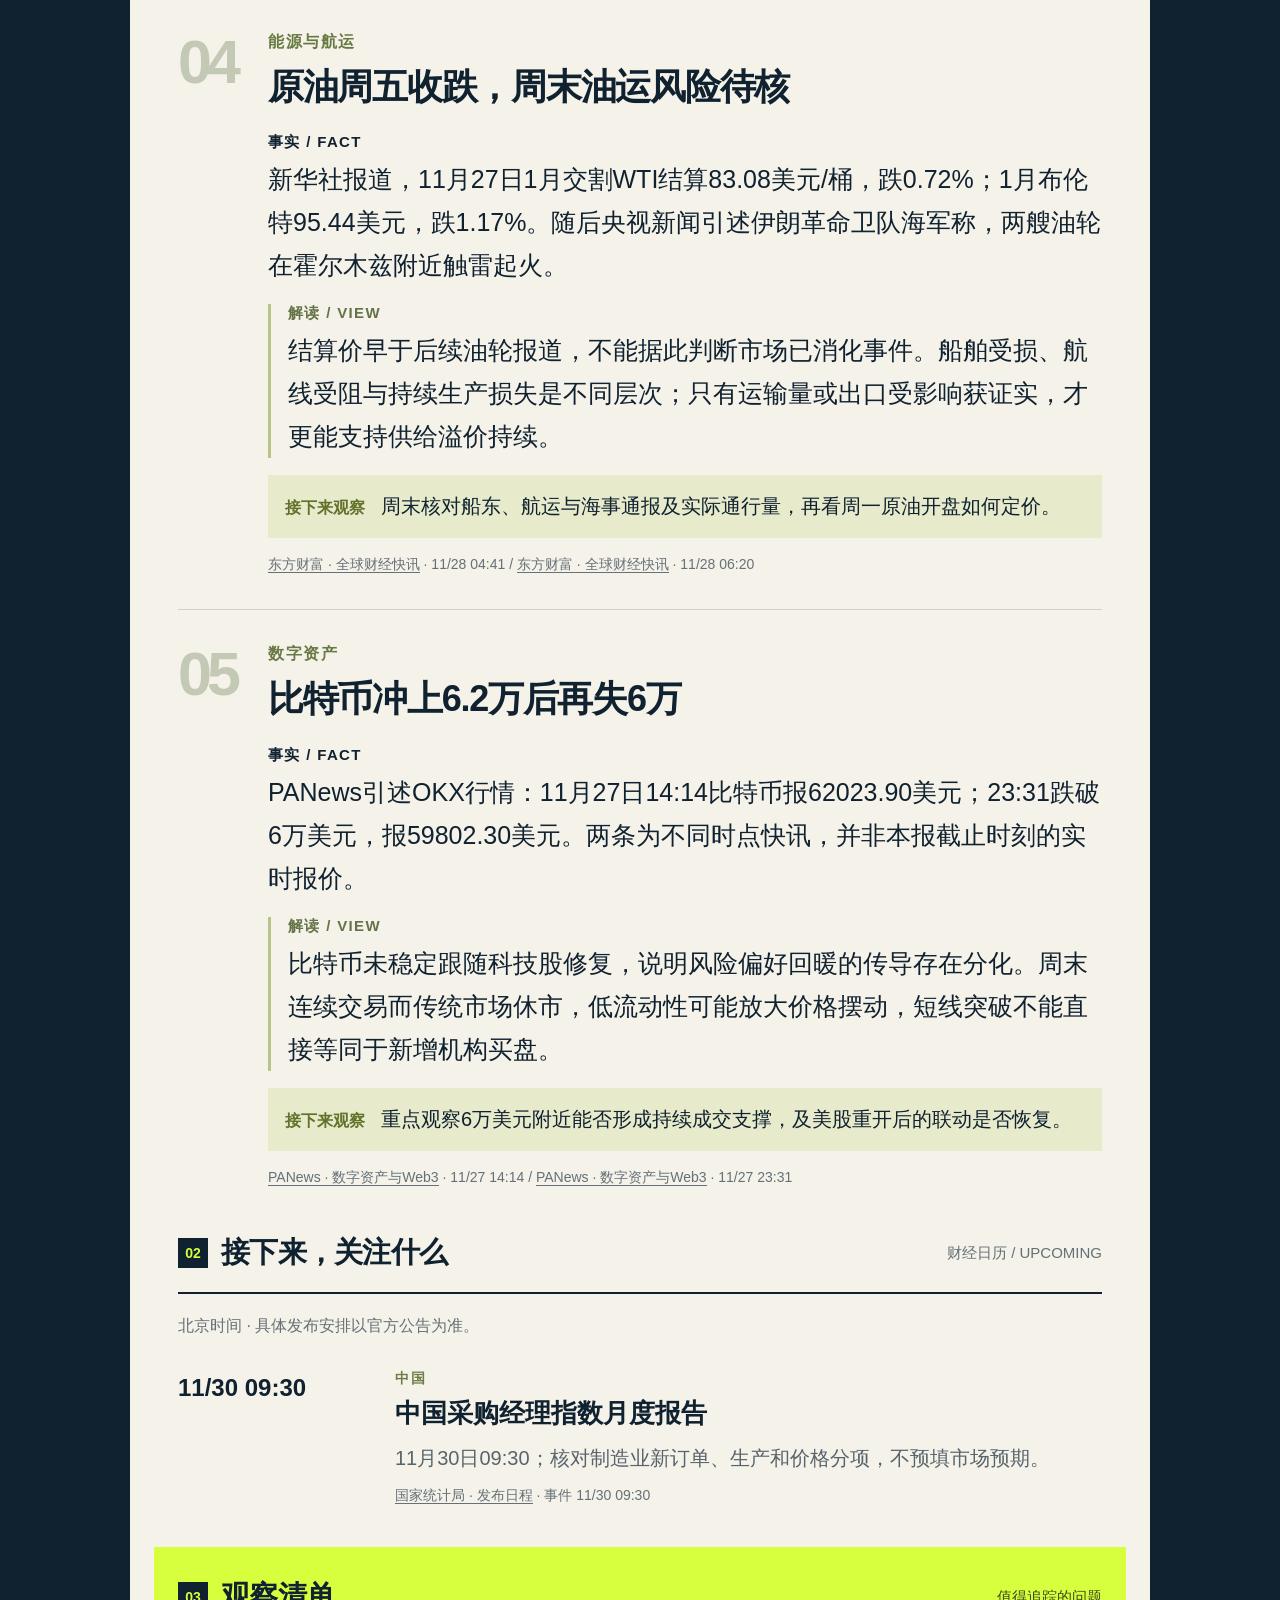
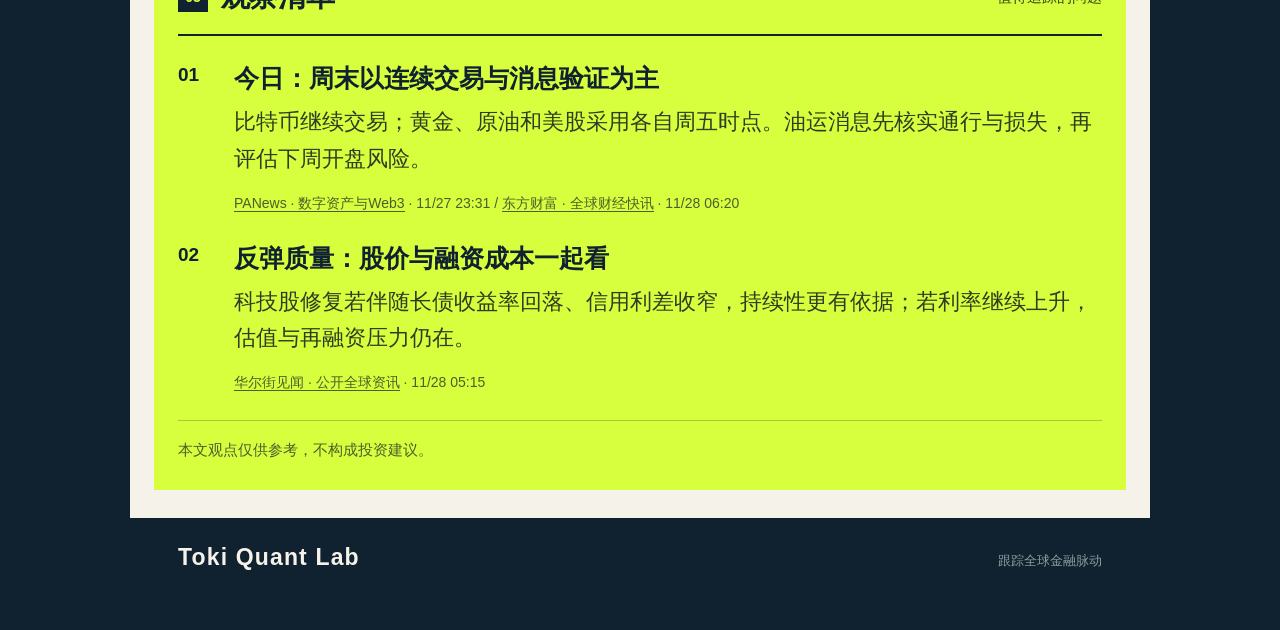
